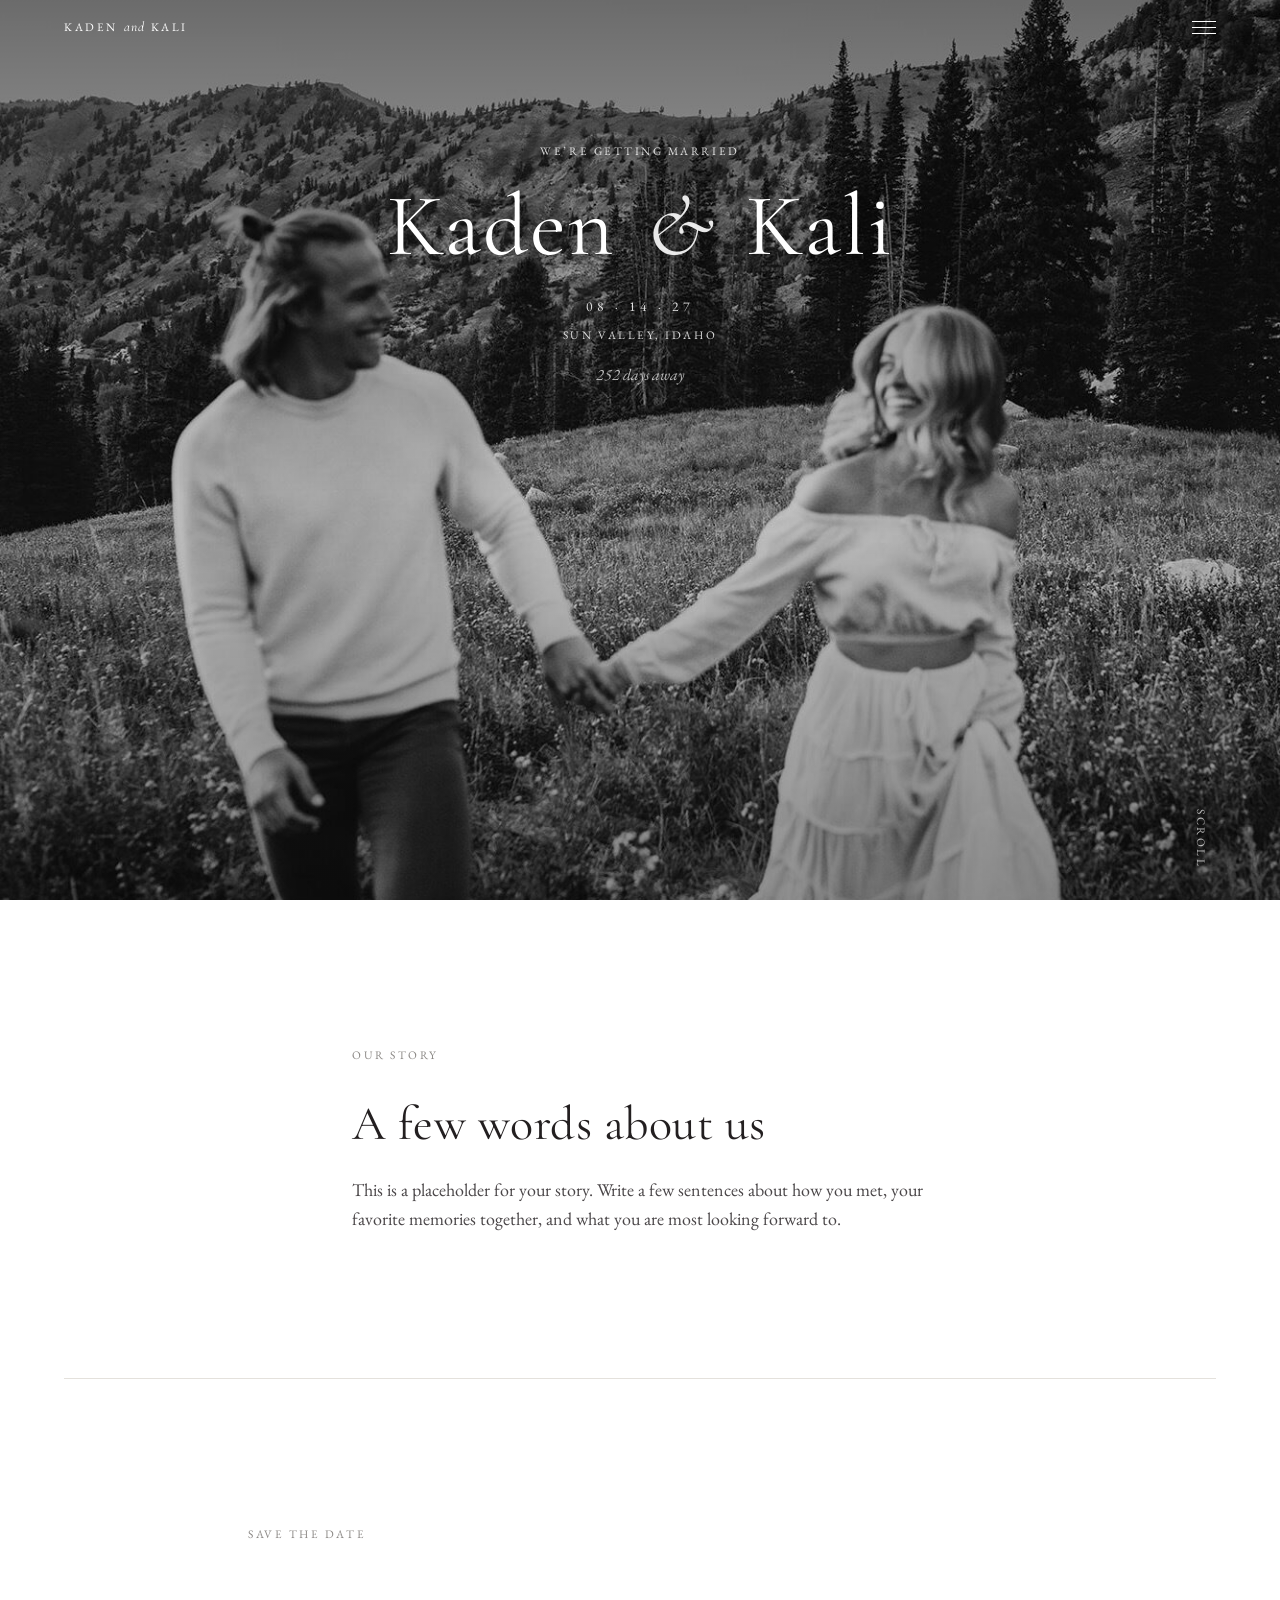
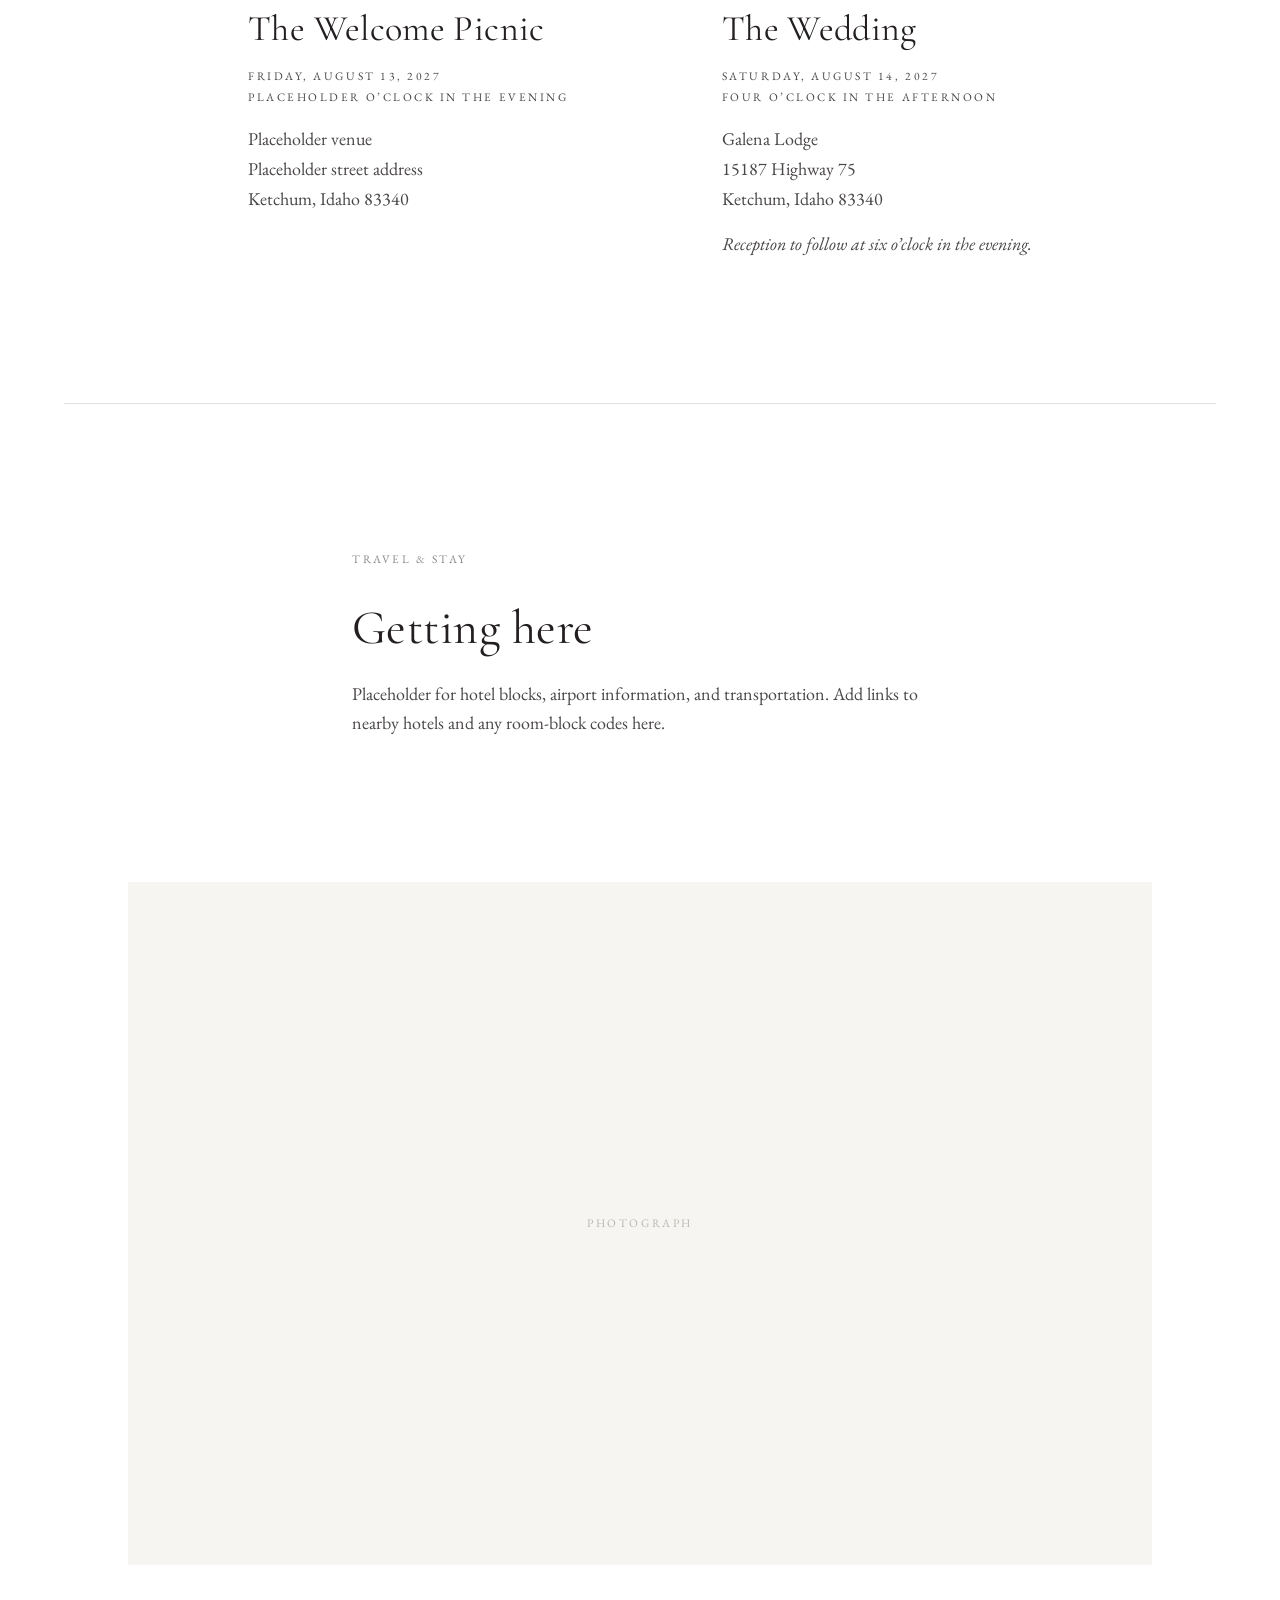
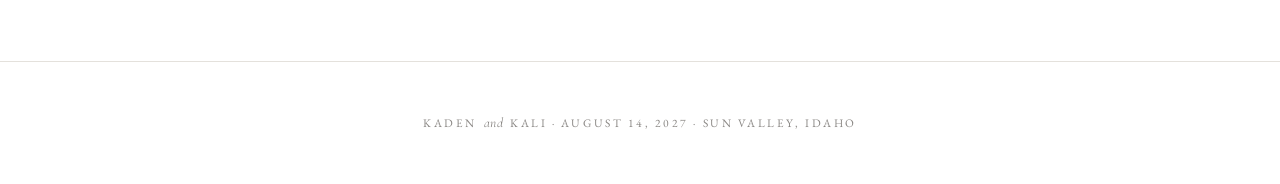
==== admin/index.html @ 34e1e584 "Save the Date: wider gap between the two columns Co-Authored-By: Claude Fable 5.1 <noreply@anthropic" ====
<!DOCTYPE html>
<html lang="en">
<head>
  <meta charset="UTF-8" />
  <meta name="viewport" content="width=device-width, initial-scale=1.0" />
  <title>Kaden &amp; Kali &middot; Preview</title>
  <meta name="robots" content="noindex, nofollow" />
  <!-- Icons -->
  <link rel="icon" href="/assets/favicon.ico" sizes="any" />
  <link rel="icon" type="image/png" sizes="32x32" href="/assets/favicon-32.png" />
  <link rel="icon" type="image/png" sizes="16x16" href="/assets/favicon-16.png" />
  <link rel="apple-touch-icon" sizes="180x180" href="/assets/apple-touch-icon.png" />
  <meta name="theme-color" content="#f7f5f1" />
  <meta name="apple-mobile-web-app-title" content="Kaden &amp; Kali" />

  <!-- Link previews (iMessage, Slack, Facebook, Twitter) -->
  <meta property="og:type" content="website" />
  <meta property="og:site_name" content="Kaden &amp; Kali" />
  <meta property="og:title" content="Kaden &amp; Kali" />
  <meta property="og:description" content="August 14, 2027 &middot; Galena Lodge, Sun Valley, Idaho" />
  <meta property="og:url" content="https://kadenandkali.com/admin/" />
  <meta property="og:image" content="https://kadenandkali.com/assets/og-image.png" />
  <meta property="og:image:secure_url" content="https://kadenandkali.com/assets/og-image.png" />
  <meta property="og:image:type" content="image/png" />
  <meta property="og:image:width" content="1200" />
  <meta property="og:image:height" content="630" />
  <meta property="og:image:alt" content="Kaden and Kali. August 14, 2027. Sun Valley, Idaho." />
  <meta name="twitter:card" content="summary_large_image" />
  <meta name="twitter:title" content="Kaden &amp; Kali" />
  <meta name="twitter:description" content="August 14, 2027 &middot; Galena Lodge, Sun Valley, Idaho" />
  <meta name="twitter:image" content="https://kadenandkali.com/assets/og-image.png" />

  <link rel="preconnect" href="https://fonts.googleapis.com" />
  <link rel="preconnect" href="https://fonts.gstatic.com" crossorigin />
  <link href="https://fonts.googleapis.com/css2?family=Cormorant+Garamond:ital,wght@0,400;0,500;0,600;1,400;1,500&family=EB+Garamond:ital,wght@0,400;0,500;1,400&display=swap" rel="stylesheet" />
  <link rel="stylesheet" href="/styles.css?v=20261030d" />
</head>
<body class="locked">
  <!-- Guest gate: removed on launch day. See README. -->
  <div id="gate" class="gate">
    <form id="gate-form" class="gate-form" novalidate>
      <p class="caps label">Kaden <span class="brand-and">and</span> Kali</p>
      <label for="gate-name" class="gate-prompt">Please enter your name as it appears on your invitation.</label>
      <input type="text" id="gate-name" name="name" autocomplete="name" autocapitalize="words" autofocus aria-describedby="gate-status" />
      <div class="form-actions">
        <button type="submit" class="button" id="gate-submit">Continue</button>
        <p class="form-status" id="gate-status" role="status" aria-live="polite"></p>
        <div class="gate-loading" id="gate-loading" hidden aria-live="polite">
          <span class="heartbeat" aria-hidden="true">&#9825;</span>
          <span class="gate-loading-text" id="gate-loading-text"></span>
        </div>
      </div>
    </form>
  </div>

  <!-- The site is inert inside this template until gate.js unlocks it. -->
  <template id="site">
  <header class="site-header over-hero">
    <a href="#top" class="brand">Kaden <span class="brand-and">and</span> Kali</a>
    <button class="menu-toggle" aria-label="Open menu" aria-expanded="false" aria-controls="menu">
      <span></span><span></span><span></span>
    </button>
  </header>

  <nav id="menu" class="menu" aria-hidden="true">
    <ul class="menu-list">
      <li><a href="#story">Our Story</a></li>
      <li><a href="#dates">Save the Date</a></li>
      <li><a href="#travel">Travel</a></li>
    </ul>
    <p class="menu-foot">August 14, 2027 &middot; Sun Valley, Idaho</p>
  </nav>

  <main id="top">
    <!-- Hero -->
    <section class="hero hero-photo">
      <picture class="hero-media">
        <source media="(max-width: 700px)" srcset="/assets/hero-small.jpg" />
        <img src="/assets/hero.jpg" alt="Kaden and Kali walking hand in hand through a mountain meadow" fetchpriority="high" />
      </picture>
      <div class="hero-scrim" aria-hidden="true"></div>
      <div class="hero-inner">
        <p class="caps hero-eyebrow">We&rsquo;re getting married</p>
        <h1 class="hero-names">Kaden <span class="amp">&amp;</span> Kali</h1>
        <p class="caps hero-date" id="hero-date">08 &middot; 14 &middot; 27</p>
        <p class="caps hero-place">Sun Valley, Idaho</p>
        <p class="hero-countdown" id="countdown" aria-live="polite"></p>
      </div>
      <a href="#story" class="scroll-cue" aria-label="Scroll to content">
        <span class="caps">Scroll</span>
      </a>
    </section>

    <!-- Our Story -->
    <section id="story" class="section">
      <div class="section-inner narrow">
        <p class="caps label">Our Story</p>
        <h2 class="display">A few words about us</h2>
        <p class="lede">
          This is a placeholder for your story. Write a few sentences about how you met,
          your favorite memories together, and what you are most looking forward to.
        </p>
      </div>
    </section>

    <hr class="rule" />

    <!-- Save the Date -->
    <section id="dates" class="section section-paired">
      <div class="section-inner">
        <div class="columns">
          <p class="caps label columns-label">Save the Date</p>
          <div class="col">
            <h2 class="display">The Welcome Picnic</h2>
            <p class="caps">Friday, August 13, 2027</p>
            <p class="caps">Placeholder o&rsquo;clock in the evening</p>
            <p class="detail">
              Placeholder venue<br />
              Placeholder street address<br />
              Ketchum, Idaho 83340
            </p>
          </div>
          <div class="col">
            <h2 class="display">The Wedding</h2>
            <p class="caps">Saturday, August 14, 2027</p>
            <p class="caps">Four o&rsquo;clock in the afternoon</p>
            <p class="detail">
              Galena Lodge<br />
              15187 Highway 75<br />
              Ketchum, Idaho 83340
            </p>
            <p class="detail detail-note">Reception to follow at six o&rsquo;clock in the evening.</p>
          </div>
        </div>
      </div>
    </section>

    <hr class="rule" />

    <!-- Travel -->
    <section id="travel" class="section">
      <div class="section-inner narrow">
        <p class="caps label">Travel &amp; Stay</p>
        <h2 class="display">Getting here</h2>
        <p class="lede">
          Placeholder for hotel blocks, airport information, and transportation. Add links to
          nearby hotels and any room-block codes here.
        </p>
      </div>
    </section>

    <!-- Photo -->
    <figure class="photo photo-inset" role="img" aria-label="Photo of Kaden and Kali">
      <div class="photo-placeholder"><span class="caps">Photograph</span></div>
    </figure>

  </main>

  <footer class="site-footer">
    <p class="caps">Kaden <span class="brand-and">and</span> Kali &middot; August 14, 2027 &middot; Sun Valley, Idaho</p>
  </footer>

  </template>

  <script src="/config.js?v=20261030d"></script>
  <script src="/admin/gate.js?v=20261030d"></script>
</body>
</html>
---- styles.css ----
/* =========================================================
   Tokens
   Monochrome palette after Bliss & Bone's "Rivera":
   white ground, near-black ink, warm grays, hairline rules.
   ========================================================= */
:root {
  --ink: #231f20;
  --ink-soft: #4a4648;
  --gray: #8a8784;
  --gray-light: #b9b6b2;
  --rule: #e4e1dc;
  --paper: #ffffff;
  --paper-warm: #f7f5f1;
  --dark: #1b1819;
  --dark-text: #efece7;
  --dark-rule: #3a3637;

  --serif-display: "Cormorant Garamond", "Cormorant", Georgia, serif;
  --serif-text: "EB Garamond", Garamond, Georgia, serif;

  --measure: 36rem;
  --wide: 72rem;
  --gutter: clamp(1.25rem, 5vw, 4rem);
  --header-h: 3.5rem;
}

/* ---------- Base ---------- */
*, *::before, *::after { box-sizing: border-box; }

html { scroll-behavior: smooth; scroll-padding-top: var(--header-h); }

[hidden] { display: none !important; }

body {
  margin: 0;
  background: var(--paper);
  color: var(--ink);
  font-family: var(--serif-text);
  font-size: 1.125rem;
  line-height: 1.65;
  -webkit-font-smoothing: antialiased;
  text-rendering: optimizeLegibility;
}

h1, h2, h3, p { margin: 0; }
a { color: inherit; text-decoration: none; }
img { display: block; max-width: 100%; }

/* Small caps / letterspaced labels used throughout */
.caps {
  font-family: var(--serif-text);
  font-size: 0.72rem;
  letter-spacing: 0.22em;
  text-transform: uppercase;
  color: var(--ink-soft);
  line-height: 1.9;
}

.label { margin-bottom: 2rem; color: var(--gray); }
.label-sm { margin-bottom: 0.5rem; color: var(--gray); }

.display {
  font-family: var(--serif-display);
  font-weight: 400;
  font-size: clamp(2rem, 4vw, 3rem);
  line-height: 1.1;
  letter-spacing: 0.01em;
  margin-bottom: 1.5rem;
}

.lede, .detail {
  max-width: var(--measure);
  color: var(--ink-soft);
}

.detail { margin-top: 1rem; }

.rule {
  border: 0;
  border-top: 1px solid var(--rule);
  margin: 0 var(--gutter);
}

/* ---------- Header ---------- */
.site-header {
  position: fixed;
  inset: 0 0 auto 0;
  z-index: 20;
  height: var(--header-h);
  display: flex;
  align-items: center;
  justify-content: space-between;
  padding: 0 var(--gutter);
  background: rgba(255, 255, 255, 0.92);
  backdrop-filter: blur(8px);
  border-bottom: 1px solid var(--rule);
}

.brand {
  font-family: var(--serif-text);
  font-size: 0.72rem;
  letter-spacing: 0.22em;
  text-transform: uppercase;
  color: inherit;
}

.brand-and {
  text-transform: lowercase;
  font-style: italic;
  letter-spacing: 0.05em;
  font-family: var(--serif-display);
  font-size: 0.85rem;
  margin: 0 0.15em;
}

.menu-toggle {
  display: flex;
  flex-direction: column;
  justify-content: center;
  gap: 5px;
  width: 2.25rem;
  height: 2.25rem;
  padding: 0;
  background: none;
  border: 0;
  cursor: pointer;
}

.menu-toggle span {
  display: block;
  width: 1.5rem;
  height: 1px;
  background: var(--ink);
  margin-left: auto;
  transition: transform 0.3s ease, opacity 0.3s ease;
}

.menu-toggle[aria-expanded="true"] span:nth-child(1) { transform: translateY(6px) rotate(45deg); }
.menu-toggle[aria-expanded="true"] span:nth-child(2) { opacity: 0; }
.menu-toggle[aria-expanded="true"] span:nth-child(3) { transform: translateY(-6px) rotate(-45deg); }

/* ---------- Full-screen menu ---------- */
.menu {
  position: fixed;
  inset: 0;
  z-index: 15;
  background: var(--paper);
  display: flex;
  flex-direction: column;
  align-items: center;
  justify-content: center;
  text-align: center;
  padding: var(--header-h) var(--gutter) 2rem;
  opacity: 0;
  visibility: hidden;
  transition: opacity 0.35s ease, visibility 0.35s ease;
}

.menu.open { opacity: 1; visibility: visible; }

.menu-list {
  list-style: none;
  margin: 0;
  padding: 0;
  display: flex;
  flex-direction: column;
  gap: 1.25rem;
}

.menu-list a {
  font-family: var(--serif-display);
  font-size: clamp(2rem, 6vw, 3.25rem);
  font-weight: 400;
  line-height: 1;
  transition: color 0.2s ease;
}

.menu-list a:hover { color: var(--gray); }

.menu-foot {
  position: absolute;
  bottom: 2rem;
  font-family: var(--serif-text);
  font-size: 0.72rem;
  letter-spacing: 0.22em;
  text-transform: uppercase;
  color: var(--gray);
}

body.menu-open { overflow: hidden; }

/* ---------- Hero (photo) ---------- */
.hero {
  position: relative;
  min-height: 100svh;
  display: flex;
  align-items: center;
  justify-content: center;
  padding: calc(var(--header-h) + 2rem) var(--gutter) 4rem;
  color: #fff;
  text-align: center;
  overflow: hidden;
}

@media (max-width: 700px) {
  .hero { min-height: 58svh; }
}

.hero-media,
.hero-media img {
  position: absolute;
  inset: 0;
  width: 100%;
  height: 100%;
}

.hero-media img {
  object-fit: cover;
  object-position: 50% 45%;
  display: block;
}

/* Soft darkening so white type stays legible over sky and grass. */
.hero-scrim {
  position: absolute;
  inset: 0;
  background:
    linear-gradient(to bottom, rgba(0, 0, 0, 0.45) 0%, rgba(0, 0, 0, 0.15) 35%, rgba(0, 0, 0, 0) 55%, rgba(0, 0, 0, 0.25) 100%);
}

.hero-inner {
  position: relative;
  width: 100%;
  max-width: var(--wide);
  margin: 0 auto;
  transform: translateY(-22vh);
}

@media (max-width: 700px) {
  .hero-inner { transform: translateY(-11vh); }
  .hero-eyebrow { margin-bottom: 0.9rem; }
  .hero-countdown { display: none; }
}

.hero .caps { color: rgba(255, 255, 255, 0.85); }

.hero-eyebrow { margin-bottom: 1.25rem; }

.hero-names {
  font-family: var(--serif-display);
  font-weight: 400;
  font-size: clamp(2.75rem, 7vw, 5.5rem);
  line-height: 1;
  letter-spacing: 0.02em;
  text-shadow: 0 1px 24px rgba(0, 0, 0, 0.25);
}

.hero-names .amp {
  font-style: italic;
  font-weight: 400;
  margin: 0 0.1em;
  opacity: 0.9;
}

.hero-date {
  margin-top: 1.5rem;
  font-size: 0.85rem;
  letter-spacing: 0.3em;
}

.hero-place { margin-top: 0.25rem; }

.hero-countdown {
  margin-top: 1rem;
  font-style: italic;
  font-size: 1rem;
  color: rgba(255, 255, 255, 0.7);
}

.scroll-cue {
  position: absolute;
  right: var(--gutter);
  bottom: 2rem;
  writing-mode: vertical-rl;
  color: rgba(255, 255, 255, 0.7);
}

.scroll-cue .caps { color: inherit; }

@media (max-width: 640px) {
  .scroll-cue { display: none; }
}

/* ---------- Header over the hero ---------- */
.site-header { transition: background 0.3s ease, border-color 0.3s ease, color 0.3s ease; }

.site-header.over-hero:not(.menu-is-open) {
  background: transparent;
  backdrop-filter: none;
  border-bottom-color: transparent;
  color: #fff;
}

.site-header.over-hero:not(.menu-is-open) .menu-toggle span { background: #fff; }

/* ---------- Photos ---------- */
.photo { margin: 0; }

.photo-full { width: 100%; }
.photo-full .photo-placeholder, .photo-full img { aspect-ratio: 16 / 9; width: 100%; object-fit: cover; }

.photo-inset {
  max-width: var(--wide);
  margin: 0 auto;
  padding: 0 var(--gutter) 6rem;
}
.photo-inset .photo-placeholder, .photo-inset img { aspect-ratio: 3 / 2; width: 100%; object-fit: cover; }

/* Any real photograph is rendered in black and white, as in Rivera. */
.photo img { filter: grayscale(1); }

.photo-placeholder {
  background: var(--paper-warm);
  display: flex;
  align-items: center;
  justify-content: center;
}

.photo-placeholder .caps { color: var(--gray-light); }

/* ---------- Sections ---------- */
.section { padding: clamp(5rem, 12vw, 9rem) var(--gutter); }

.section-inner { max-width: var(--wide); margin: 0 auto; }
.section-inner.narrow { max-width: var(--measure); }
/* Paired events (Save the Date): left-aligned text, but the pair of columns
   is sized to its content and centered as a group, label included. */
.section-paired .columns {
  grid-template-columns: minmax(0, 1fr);
  justify-content: center;
}

.section-paired .columns-label {
  grid-column: 1 / -1;
  margin-bottom: 0;
}

@media (min-width: 720px) {
  .section-paired .columns {
    grid-template-columns: repeat(2, minmax(0, max-content));
    column-gap: clamp(4rem, 12vw, 11rem);
  }
}

.columns {
  display: grid;
  grid-template-columns: 1fr;
  gap: 3.5rem;
}

.columns-tight { margin-top: 4rem; padding-top: 3rem; border-top: 1px solid var(--rule); }

@media (min-width: 720px) {
  .columns { grid-template-columns: 1fr 1fr; gap: 4rem; }
}

.col .display { font-size: clamp(1.75rem, 3vw, 2.25rem); margin-bottom: 1rem; }

/* ---------- Dark section (RSVP) ---------- */
.section-dark {
  background: var(--dark);
  color: var(--dark-text);
}

.section-dark .caps,
.section-dark .label,
.section-dark .lede,
.section-dark .detail { color: var(--dark-text); }

.section-dark .label { opacity: 0.6; }
.section-dark .choice input { border-color: rgba(239, 236, 231, 0.7); }
.section-dark .choice input:checked { border-color: var(--dark-text); }

/* ---------- Buttons ---------- */
.button {
  display: inline-block;
  padding: 0.9rem 2.25rem;
  border: 1px solid currentColor;
  background: transparent;
  color: inherit;
  font-family: var(--serif-text);
  font-size: 0.72rem;
  letter-spacing: 0.22em;
  text-transform: uppercase;
  cursor: pointer;
  transition: background 0.2s ease, color 0.2s ease;
}

.button:hover { background: var(--dark-text); color: var(--dark); }
.button:disabled { opacity: 0.5; cursor: default; }

/* ---------- Form ---------- */
.form {
  margin-top: 3rem;
  display: flex;
  flex-direction: column;
  gap: 2.25rem;
}

.field {
  display: flex;
  flex-direction: column;
  gap: 0.5rem;
  border: 0;
  padding: 0;
  margin: 0;
  min-width: 0;
}

.field.hidden { display: none; }

.field label, .field legend { padding: 0; opacity: 0.75; }

input[type="text"],
input[type="email"],
input[type="password"],
select,
textarea {
  width: 100%;
  padding: 0.5rem 0;
  font: inherit;
  font-size: 1.125rem;
  color: inherit;
  background: transparent;
  border: 0;
  border-bottom: 1px solid var(--dark-rule);
  border-radius: 0;
  outline: none;
  transition: border-color 0.2s ease;
}

select {
  appearance: none;
  -webkit-appearance: none;
  background-image: linear-gradient(45deg, transparent 50%, currentColor 50%),
                    linear-gradient(135deg, currentColor 50%, transparent 50%);
  background-position: calc(100% - 12px) 55%, calc(100% - 6px) 55%;
  background-size: 6px 6px, 6px 6px;
  background-repeat: no-repeat;
  padding-right: 2rem;
}

select option { color: var(--ink); background: var(--paper); }

input:focus, select:focus, textarea:focus { border-bottom-color: var(--dark-text); }

textarea { resize: vertical; min-height: 3rem; }

.choices { display: flex; flex-direction: column; gap: 0.75rem; }

@media (min-width: 480px) {
  .choices { flex-direction: row; gap: 2.5rem; }
}

.choice {
  display: flex;
  align-items: center;
  gap: 0.75rem;
  cursor: pointer;
  font-style: italic;
}

.choice input {
  appearance: none;
  -webkit-appearance: none;
  color: inherit;            /* form controls default to a dark UA color */
  width: 0.85rem;
  height: 0.85rem;
  margin: 0;
  border: 1px solid currentColor;
  border-radius: 50%;
  display: grid;
  place-content: center;
  cursor: pointer;
}

.choice input::before {
  content: "";
  width: 0.45rem;
  height: 0.45rem;
  border-radius: 50%;
  background: currentColor;
  transform: scale(0);
  transition: transform 0.15s ease;
}

.choice input:checked::before { transform: scale(1); }

.hp {
  position: absolute;
  left: -10000px;
  width: 1px;
  height: 1px;
  overflow: hidden;
}

.form-actions {
  display: flex;
  flex-wrap: wrap;
  align-items: center;
  gap: 1.5rem;
  margin-top: 0.5rem;
}

.form-status {
  font-style: italic;
  min-height: 1.5em;
  opacity: 0.85;
}

.form-status.error { color: #e3a39b; }

/* ---------- Footer ---------- */
.site-footer {
  padding: 3rem var(--gutter);
  text-align: center;
  border-top: 1px solid var(--rule);
}

.site-footer .caps { color: var(--gray); }

@media (prefers-reduced-motion: reduce) {
  html { scroll-behavior: auto; }
  * { transition: none !important; }
}

/* ---------- Coming soon (root index.html) ---------- */
body.soon {
  min-height: 100svh;
  display: flex;
  flex-direction: column;
}

.soon-main {
  flex: 1;
  display: flex;
  flex-direction: column;
  align-items: center;
  justify-content: center;
  text-align: center;
  padding: 4rem var(--gutter);
}

.soon-heart {
  display: inline-block;
  margin-left: 0.2em;
  font-size: 0.7em;
  vertical-align: 0.08em;
  color: var(--gray);
}

.soon-title {
  font-family: var(--serif-display);
  font-weight: 400;
  font-size: clamp(2rem, 5vw, 3.5rem);
  letter-spacing: 0.02em;
}

/* ---------- Preview gate (admin/index.html) ---------- */
body.locked { overflow: hidden; }

.gate {
  position: fixed;
  inset: 0;
  z-index: 50;
  background: var(--paper);
  display: flex;
  align-items: center;
  justify-content: center;
  padding: var(--gutter);
}

.gate-form {
  width: 100%;
  max-width: 22rem;
  display: flex;
  flex-direction: column;
  gap: 1.25rem;
}

.gate-form .label { margin-bottom: 0.5rem; }

.gate-prompt {
  font-family: var(--serif-display);
  font-size: 1.6rem;
  line-height: 1.2;
}

.gate-form input[type="text"] {
  border-bottom-color: var(--rule);
  color: var(--ink);
}

.gate-form input[type="text"]:focus { border-bottom-color: var(--ink); }

.gate-form .button:hover { background: var(--ink); color: var(--paper); }
.gate-form .form-actions { flex-direction: column; align-items: flex-start; gap: 1.25rem; }
.gate-form .button { align-self: flex-start; }
.gate-form .form-status { color: var(--ink-soft); line-height: 1.6; }
.gate-form .form-status.error { color: #a33a2f; }

/* ---------- RSVP: replying for a party ---------- */
.party-help {
  font-style: italic;
  opacity: 0.7;
  margin: 0 0 1rem;
}

.party-list {
  list-style: none;
  margin: 0;
  padding: 0;
  display: flex;
  flex-direction: column;
}

.party-member {
  display: flex;
  flex-direction: column;
  gap: 0.6rem;
  padding: 0.9rem 0;
  border-top: 1px solid var(--dark-rule);
}

.party-member:last-child { border-bottom: 1px solid var(--dark-rule); }

@media (min-width: 560px) {
  .party-member {
    flex-direction: row;
    align-items: center;
    justify-content: space-between;
  }
}

.party-name { font-style: normal; font-size: 1.125rem; }

.party-name input[type="checkbox"] {
  appearance: none;
  -webkit-appearance: none;
  color: inherit;
  width: 0.85rem;
  height: 0.85rem;
  margin: 0;
  border: 1px solid currentColor;
  border-radius: 0;
  display: grid;
  place-content: center;
  cursor: pointer;
}

.party-name input[type="checkbox"]::before {
  content: "";
  width: 0.45rem;
  height: 0.45rem;
  background: currentColor;
  transform: scale(0);
  transition: transform 0.15s ease;
}

.party-name input[type="checkbox"]:checked::before { transform: scale(1); }

.party-answer { flex-direction: row; gap: 1.5rem; }

.party-member.is-off .party-answer { opacity: 0.35; pointer-events: none; }

.party-extra .field { width: 100%; }
.party-extra input::placeholder { opacity: 0.5; }

.party-note {
  font-family: var(--serif-text);
  font-size: 0.65rem;
  letter-spacing: 0.18em;
  text-transform: uppercase;
  opacity: 0.55;
  margin-left: 0.5rem;
}

/* ---------- The Wedding: single column + action ---------- */
.detail-note { font-style: italic; }

.columns-action { align-items: center; }

.col-action { display: flex; }

@media (min-width: 720px) {
  .col-action { justify-content: flex-end; }
}

/* Outlined button for light backgrounds */
.button-ink { color: var(--ink); border-color: var(--ink); }
.button-ink:hover { background: var(--ink); color: var(--paper); }

/* ---------- Sub-pages (admin/details.html) ---------- */
.subpage .section-first { padding-top: calc(var(--header-h) + clamp(3rem, 8vw, 6rem)); }

.display-lg { font-size: clamp(2.5rem, 5vw, 3.75rem); }

.back-link { color: var(--gray); }
.back-link:hover { color: var(--ink); }

/* ---------- Gate loading state ---------- */
.gate-loading {
  display: flex;
  align-items: center;
  gap: 0.75rem;
  min-height: 2.75rem;
  color: var(--ink-soft);
}

.heartbeat {
  font-family: var(--serif-display);
  font-size: 1.4rem;
  color: var(--gray);
  display: inline-block;
  animation: heartbeat 1.6s ease-in-out infinite;
  transform-origin: center;
}

@keyframes heartbeat {
  0%, 100% { transform: scale(1); opacity: 0.75; }
  14%       { transform: scale(1.18); opacity: 1; }
  28%       { transform: scale(1); opacity: 0.85; }
  42%       { transform: scale(1.12); opacity: 1; }
}

.gate-loading-text {
  font-style: italic;
  opacity: 0;
  transform: translateY(3px);
  transition: opacity 0.25s ease, transform 0.25s ease;
}

.gate-loading-text.is-in { opacity: 1; transform: none; }

/* ---------- Welcome card ---------- */
body.welcome-open { overflow: hidden; }

.welcome {
  position: fixed;
  inset: 0;
  z-index: 60;
  display: flex;
  align-items: center;
  justify-content: center;
  padding: var(--gutter);
}

.welcome-backdrop {
  position: absolute;
  inset: 0;
  background: rgba(27, 24, 25, 0.55);
  backdrop-filter: blur(3px);
  opacity: 0;
  transition: opacity 0.35s ease;
}

.welcome-card {
  position: relative;
  width: 100%;
  max-width: 26rem;
  background: var(--paper-warm);
  border: 1px solid var(--rule);
  padding: clamp(2rem, 5vw, 3rem);
  text-align: center;
  opacity: 0;
  transform: translateY(12px);
  transition: opacity 0.35s ease, transform 0.35s ease;
}

.welcome.is-open .welcome-backdrop { opacity: 1; }
.welcome.is-open .welcome-card { opacity: 1; transform: none; }
.welcome.is-leaving .welcome-backdrop,
.welcome.is-leaving .welcome-card { opacity: 0; }

.welcome-card .label { margin-bottom: 1.25rem; }
.welcome-card .display { margin-bottom: 1rem; }

.welcome-text {
  color: var(--ink-soft);
  max-width: 22rem;
  margin: 0 auto;
}

.welcome-heart {
  margin: 1.25rem 0 1.5rem;
  font-family: var(--serif-display);
  font-size: 1.4rem;
  color: var(--gray);
}

@media (prefers-reduced-motion: reduce) {
  .heartbeat { animation: none; }
}
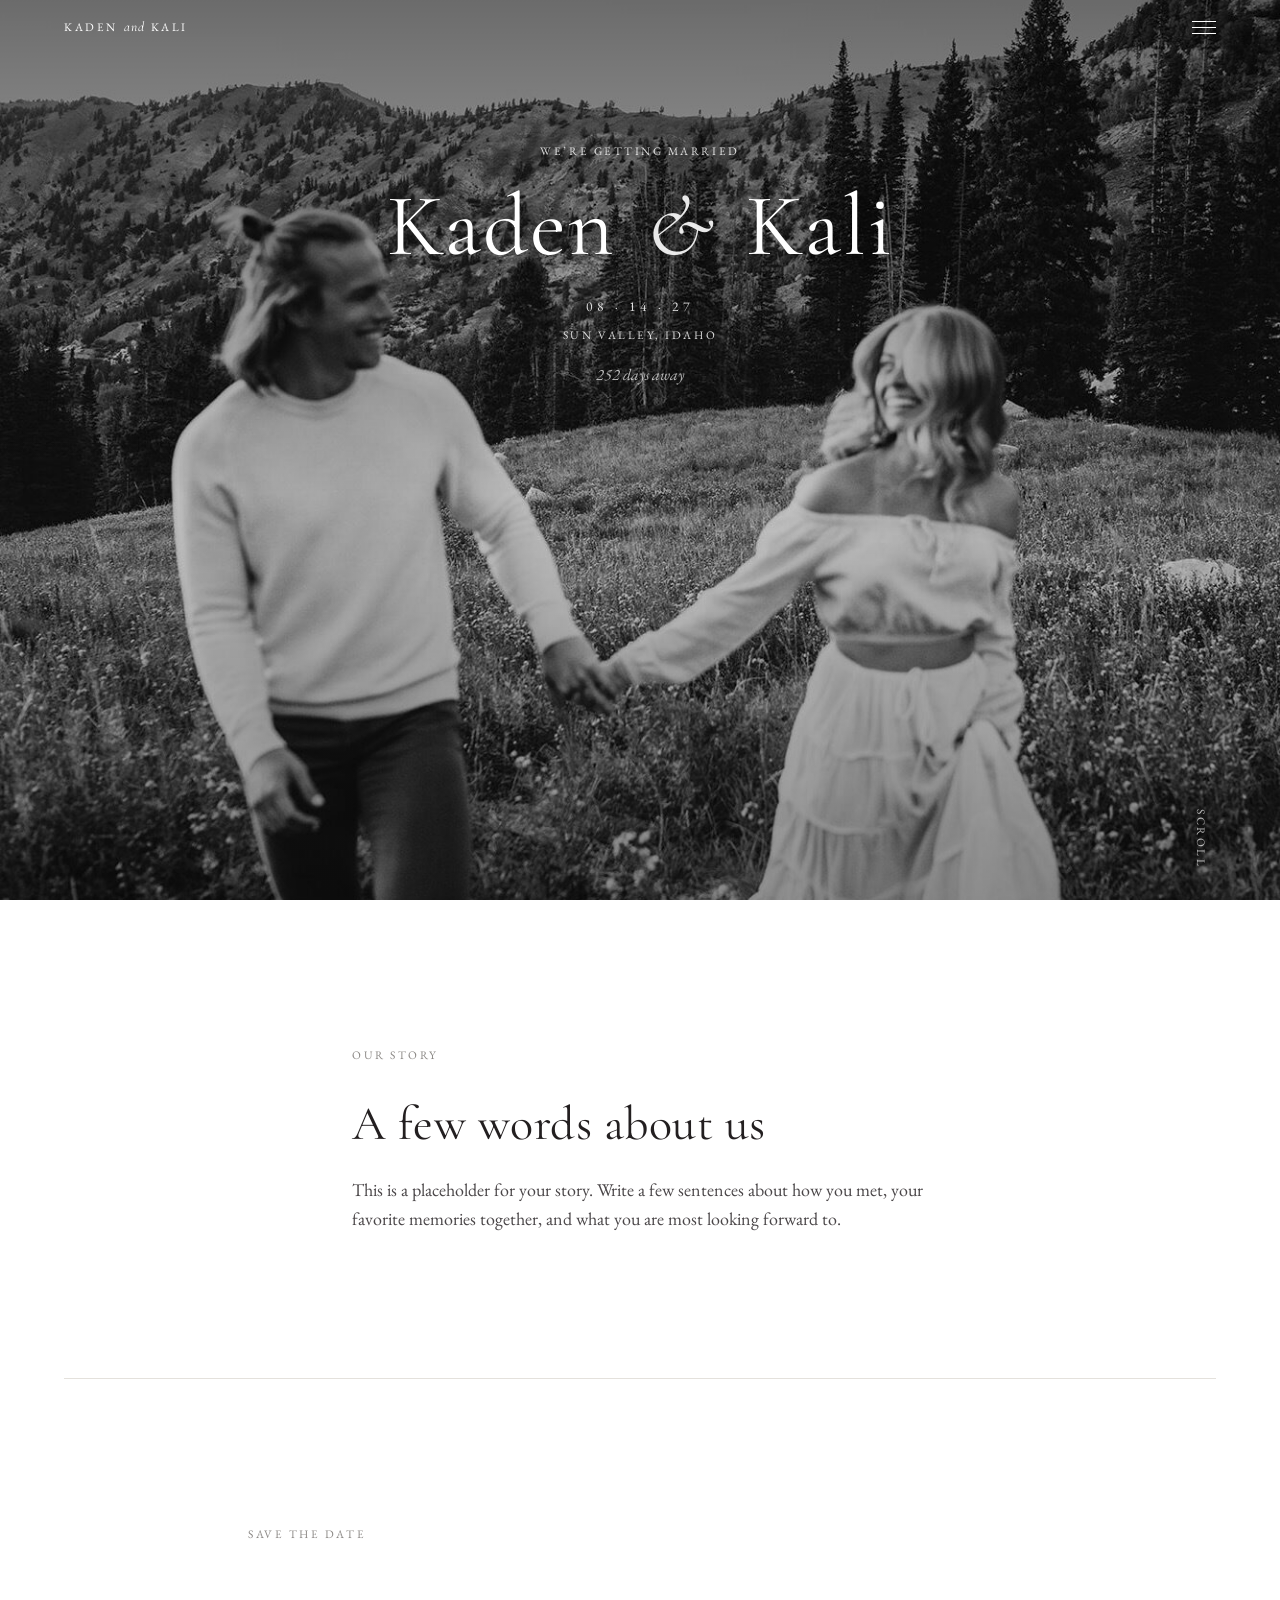
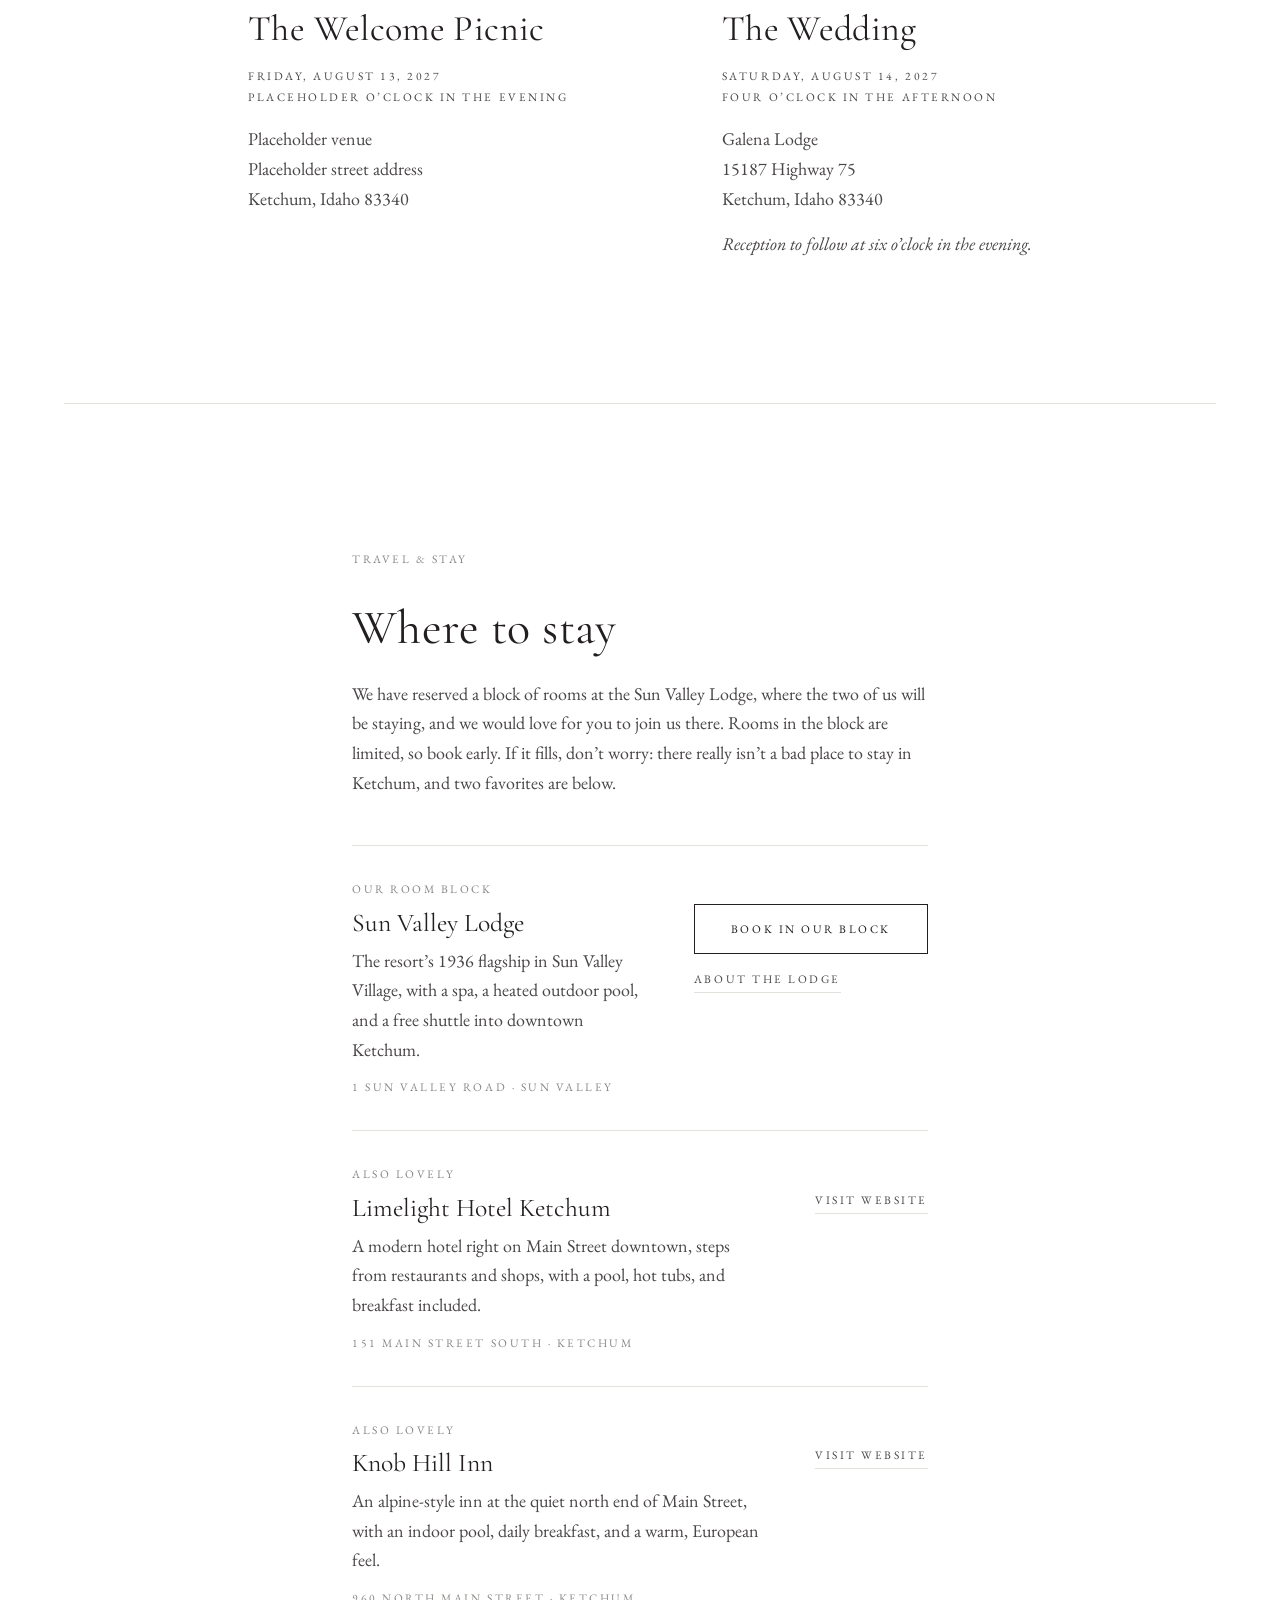
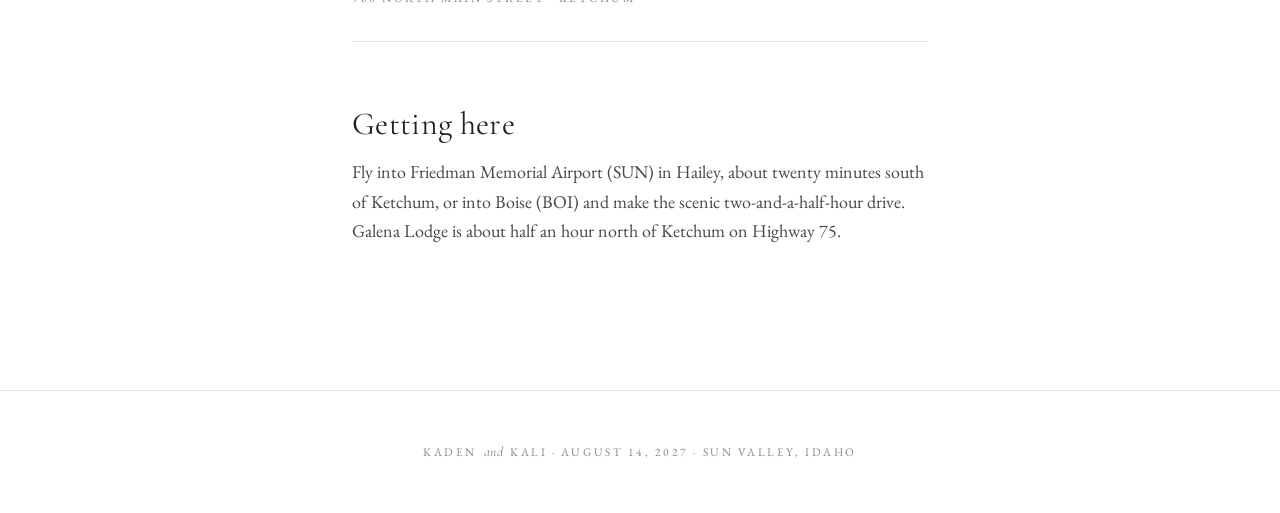
==== commit 209ce180: "Travel & Stay: Sun Valley Lodge room block, two alternate hotels, getting here Removes the last phot" ====
--- a/admin/index.html
+++ b/admin/index.html
@@ -33,7 +33,7 @@
   <link rel="preconnect" href="https://fonts.googleapis.com" />
   <link rel="preconnect" href="https://fonts.gstatic.com" crossorigin />
   <link href="https://fonts.googleapis.com/css2?family=Cormorant+Garamond:ital,wght@0,400;0,500;0,600;1,400;1,500&family=EB+Garamond:ital,wght@0,400;0,500;1,400&display=swap" rel="stylesheet" />
-  <link rel="stylesheet" href="/styles.css?v=20261030d" />
+  <link rel="stylesheet" href="/styles.css?v=20261030e" />
 </head>
 <body class="locked">
   <!-- Guest gate: removed on launch day. See README. -->
@@ -137,23 +137,74 @@
 
     <hr class="rule" />
 
-    <!-- Travel -->
+    <!-- Travel & Stay -->
     <section id="travel" class="section">
       <div class="section-inner narrow">
         <p class="caps label">Travel &amp; Stay</p>
-        <h2 class="display">Getting here</h2>
+        <h2 class="display">Where to stay</h2>
         <p class="lede">
-          Placeholder for hotel blocks, airport information, and transportation. Add links to
-          nearby hotels and any room-block codes here.
+          We have reserved a block of rooms at the Sun Valley Lodge, where the two of us will be
+          staying, and we would love for you to join us there. Rooms in the block are limited, so
+          book early. If it fills, don&rsquo;t worry: there really isn&rsquo;t a bad place to stay
+          in Ketchum, and two favorites are below.
         </p>
-      </div>
-    </section>
-
-    <!-- Photo -->
-    <figure class="photo photo-inset" role="img" aria-label="Photo of Kaden and Kali">
-      <div class="photo-placeholder"><span class="caps">Photograph</span></div>
-    </figure>
-
+
+        <ul class="stay-list">
+          <li class="stay">
+            <div class="stay-info">
+              <p class="caps label-sm">Our room block</p>
+              <h3 class="stay-name">Sun Valley Lodge</h3>
+              <p class="detail">
+                The resort&rsquo;s 1936 flagship in Sun Valley Village, with a spa, a heated
+                outdoor pool, and a free shuttle into downtown Ketchum.
+              </p>
+              <p class="caps stay-address">1 Sun Valley Road &middot; Sun Valley</p>
+            </div>
+            <div class="stay-actions">
+              <a class="button button-ink" href="https://book.passkey.com/event/51327332/owner/49886511/home" target="_blank" rel="noopener">Book in our block</a>
+              <a class="text-link caps" href="https://www.sunvalley.com/lodging/sun-valley-lodge/" target="_blank" rel="noopener">About the Lodge</a>
+            </div>
+          </li>
+
+          <li class="stay">
+            <div class="stay-info">
+              <p class="caps label-sm">Also lovely</p>
+              <h3 class="stay-name">Limelight Hotel Ketchum</h3>
+              <p class="detail">
+                A modern hotel right on Main Street downtown, steps from restaurants and shops,
+                with a pool, hot tubs, and breakfast included.
+              </p>
+              <p class="caps stay-address">151 Main Street South &middot; Ketchum</p>
+            </div>
+            <div class="stay-actions">
+              <a class="text-link caps" href="https://www.limelighthotels.com/ketchum" target="_blank" rel="noopener">Visit website</a>
+            </div>
+          </li>
+
+          <li class="stay">
+            <div class="stay-info">
+              <p class="caps label-sm">Also lovely</p>
+              <h3 class="stay-name">Knob Hill Inn</h3>
+              <p class="detail">
+                An alpine-style inn at the quiet north end of Main Street, with an indoor pool,
+                daily breakfast, and a warm, European feel.
+              </p>
+              <p class="caps stay-address">960 North Main Street &middot; Ketchum</p>
+            </div>
+            <div class="stay-actions">
+              <a class="text-link caps" href="https://www.knobhillinn.com/" target="_blank" rel="noopener">Visit website</a>
+            </div>
+          </li>
+        </ul>
+
+        <h2 class="display display-sm">Getting here</h2>
+        <p class="detail">
+          Fly into Friedman Memorial Airport (SUN) in Hailey, about twenty minutes south of
+          Ketchum, or into Boise (BOI) and make the scenic two-and-a-half-hour drive. Galena
+          Lodge is about half an hour north of Ketchum on Highway 75.
+        </p>
+      </div>
+    </section>
   </main>
 
   <footer class="site-footer">
@@ -162,7 +213,7 @@
 
   </template>
 
-  <script src="/config.js?v=20261030d"></script>
-  <script src="/admin/gate.js?v=20261030d"></script>
+  <script src="/config.js?v=20261030e"></script>
+  <script src="/admin/gate.js?v=20261030e"></script>
 </body>
 </html>
--- a/styles.css
+++ b/styles.css
@@ -801,3 +801,60 @@
 @media (prefers-reduced-motion: reduce) {
   .heartbeat { animation: none; }
 }
+
+/* ---------- Travel & Stay ---------- */
+.stay-list {
+  list-style: none;
+  margin: 3rem 0 4rem;
+  padding: 0;
+  border-top: 1px solid var(--rule);
+}
+
+.stay {
+  display: flex;
+  flex-direction: column;
+  gap: 1.25rem;
+  padding: 2rem 0;
+  border-bottom: 1px solid var(--rule);
+}
+
+@media (min-width: 720px) {
+  .stay {
+    flex-direction: row;
+    align-items: flex-start;
+    justify-content: space-between;
+    gap: 3rem;
+  }
+  .stay-info { flex: 1 1 auto; }
+  .stay-actions { flex: 0 0 auto; align-items: flex-end; padding-top: 1.6rem; }
+}
+
+.stay-name {
+  font-family: var(--serif-display);
+  font-weight: 400;
+  font-size: 1.6rem;
+  line-height: 1.15;
+  margin-bottom: 0.5rem;
+}
+
+.stay .detail { margin-top: 0; }
+
+.stay-address { margin-top: 0.75rem; color: var(--gray); }
+
+.stay-actions {
+  display: flex;
+  flex-direction: column;
+  gap: 0.9rem;
+  align-items: flex-start;
+}
+
+.text-link {
+  color: var(--ink-soft);
+  border-bottom: 1px solid var(--rule);
+  padding-bottom: 0.15rem;
+  transition: color 0.2s ease, border-color 0.2s ease;
+}
+
+.text-link:hover { color: var(--ink); border-color: var(--ink); }
+
+.display-sm { font-size: clamp(1.6rem, 2.5vw, 2rem); margin-bottom: 1rem; }
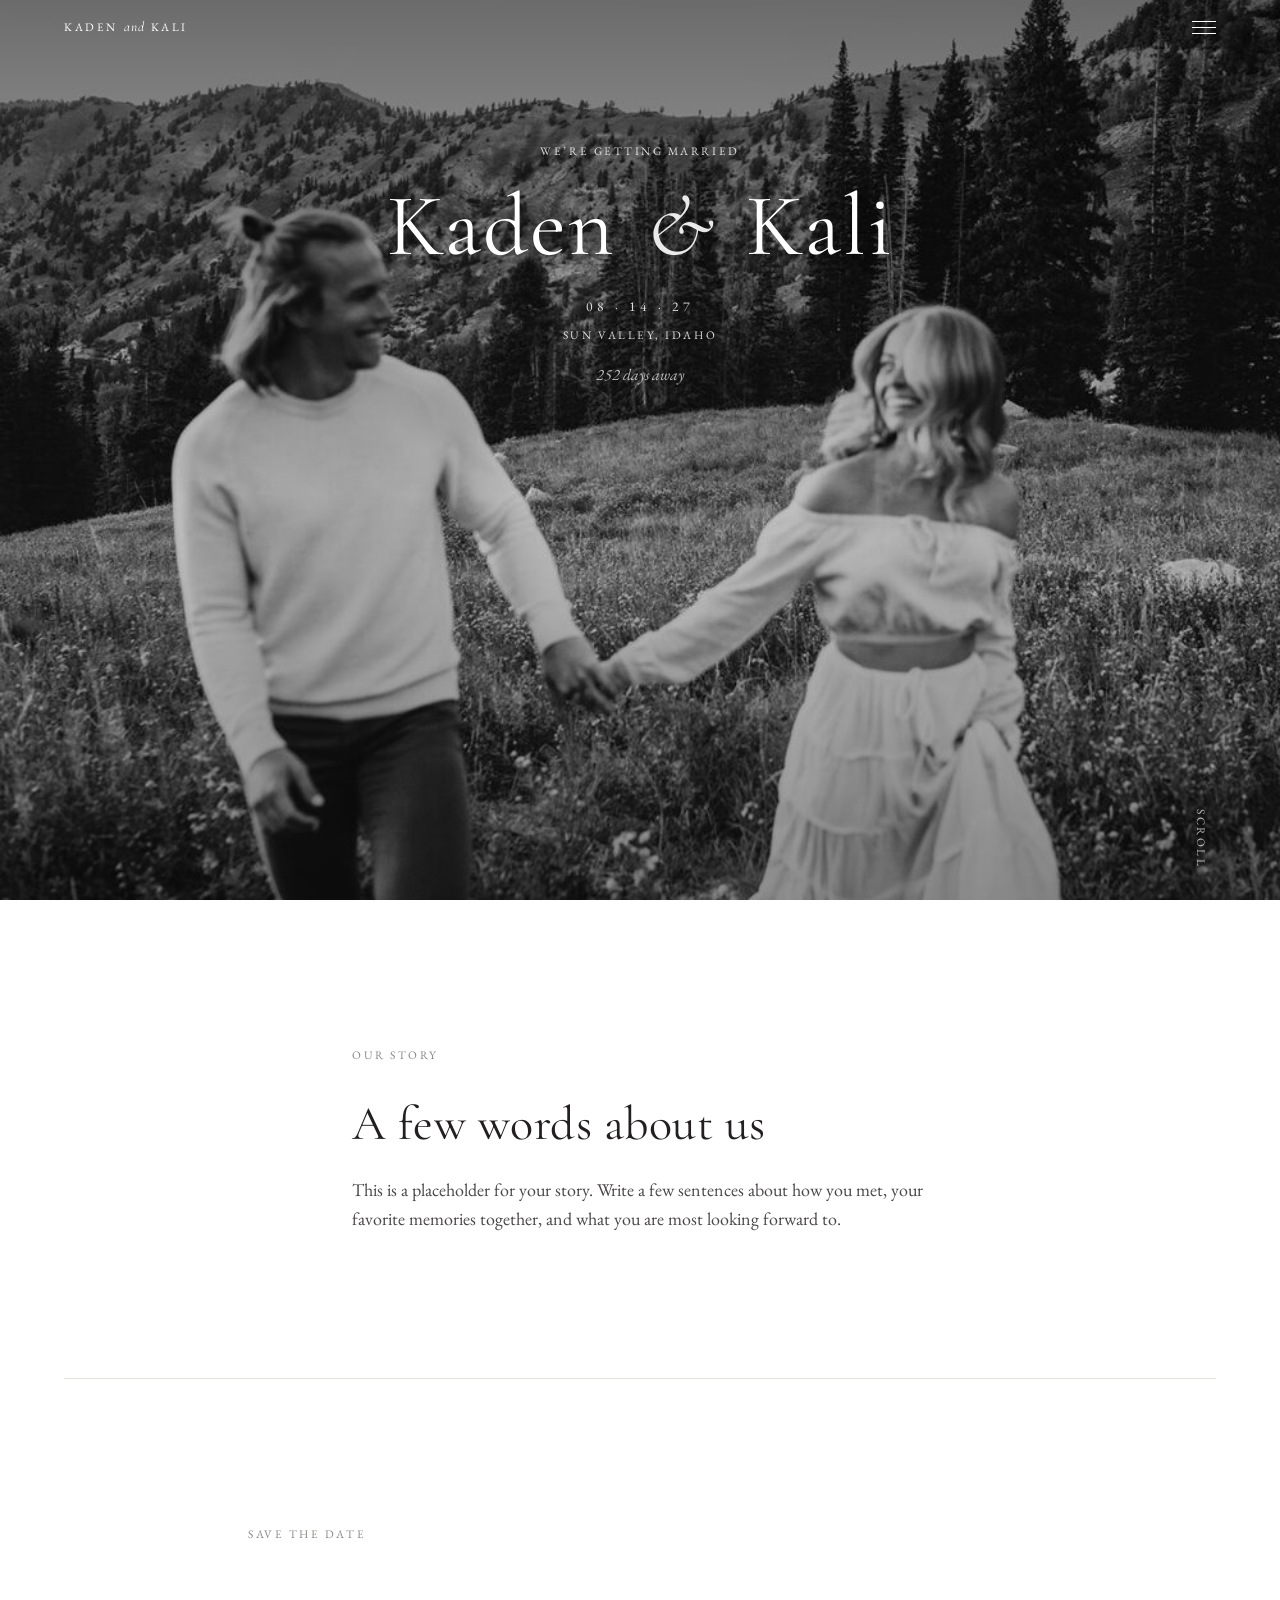
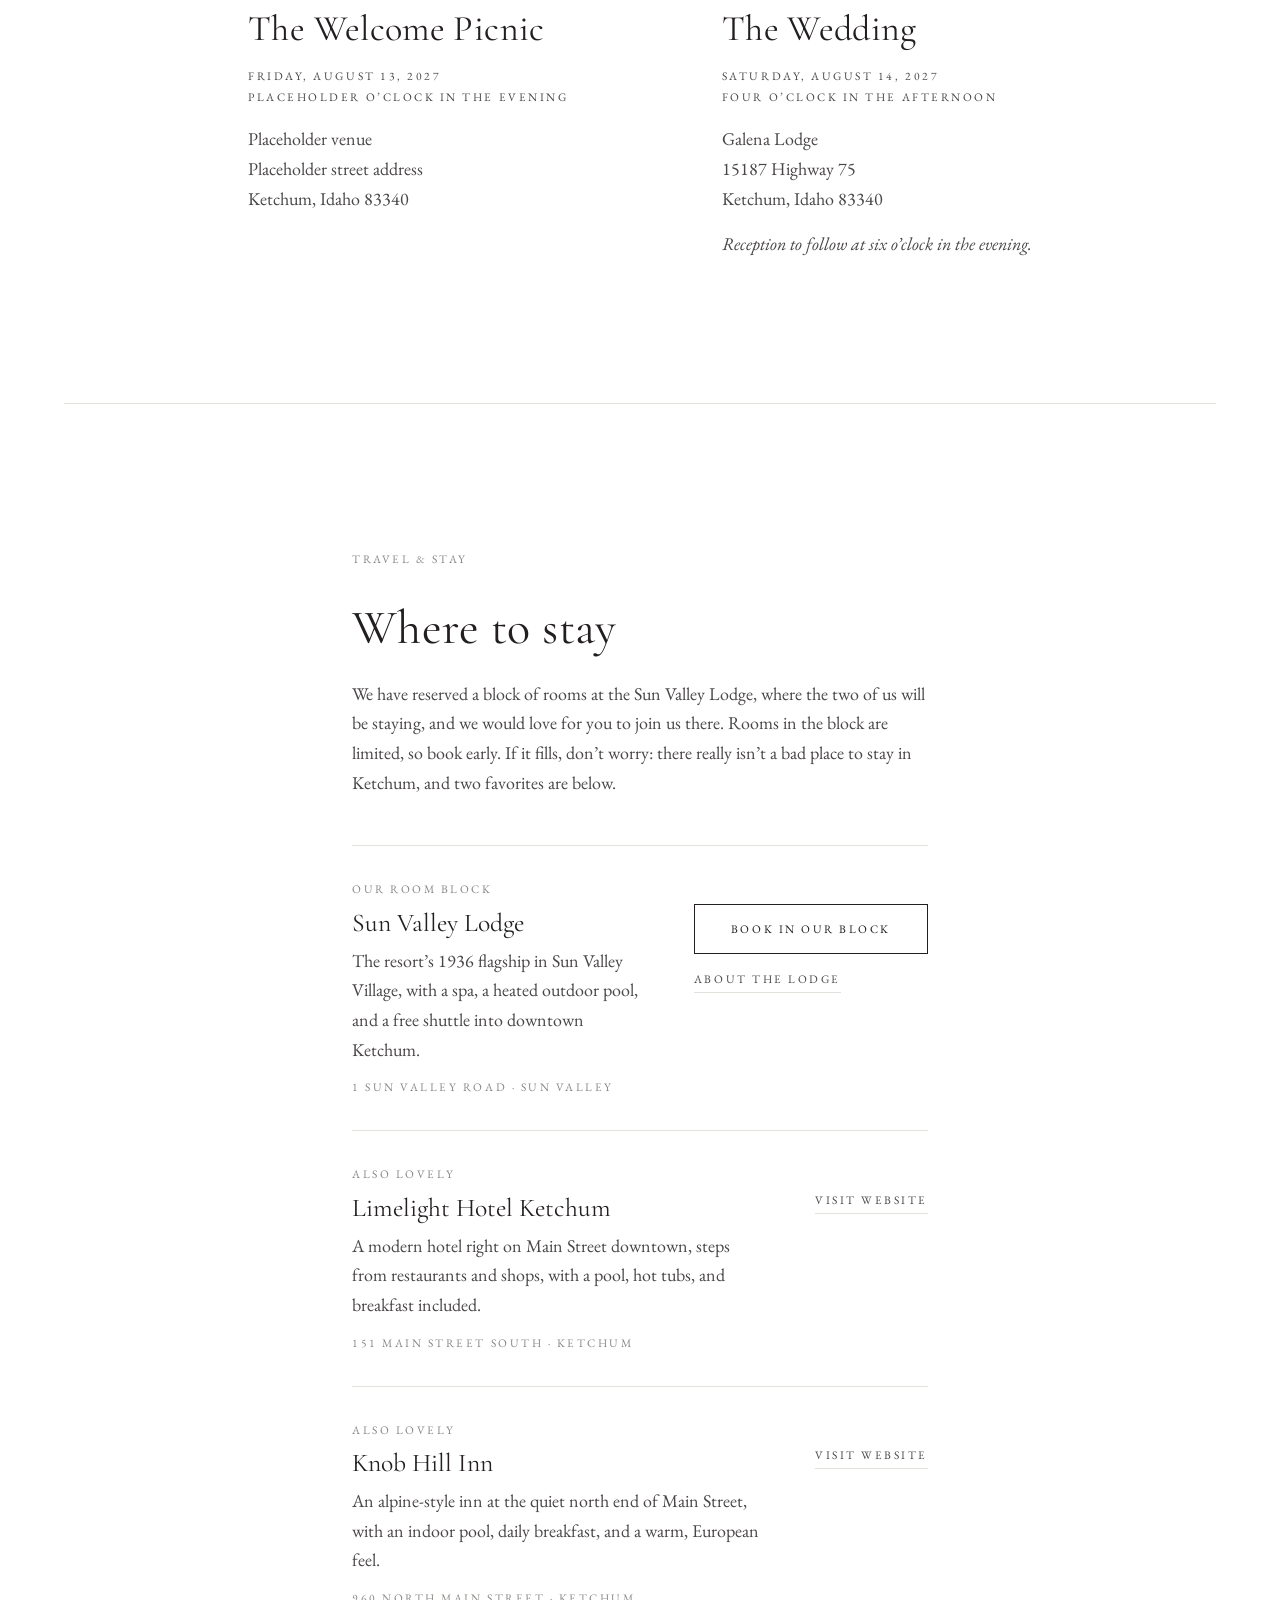
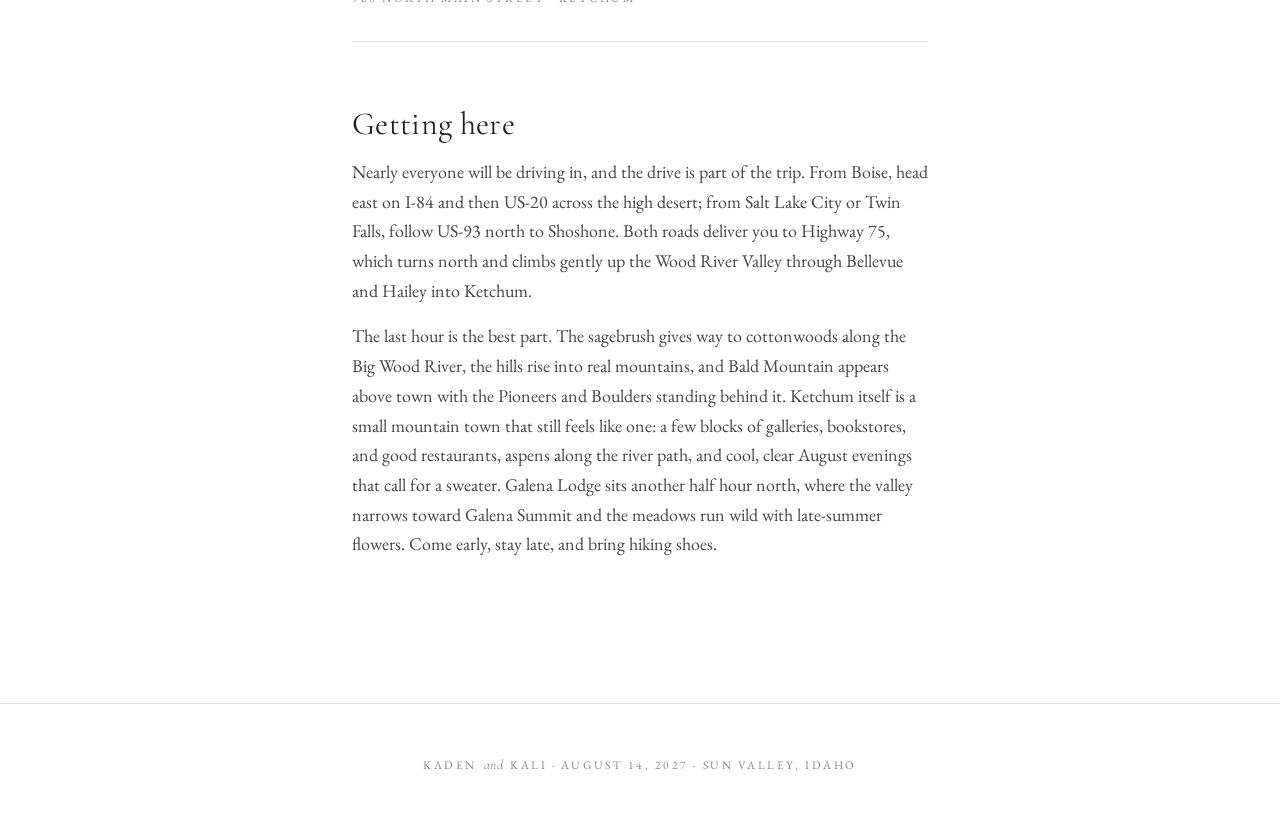
==== commit 15022ae8: "Getting here: driving routes framed around the Wood River Valley and Ketchum Co-Authored-By: Claude " ====
--- a/admin/index.html
+++ b/admin/index.html
@@ -199,9 +199,21 @@
 
         <h2 class="display display-sm">Getting here</h2>
         <p class="detail">
-          Fly into Friedman Memorial Airport (SUN) in Hailey, about twenty minutes south of
-          Ketchum, or into Boise (BOI) and make the scenic two-and-a-half-hour drive. Galena
-          Lodge is about half an hour north of Ketchum on Highway 75.
+          Nearly everyone will be driving in, and the drive is part of the trip. From Boise,
+          head east on I-84 and then US-20 across the high desert; from Salt Lake City or Twin
+          Falls, follow US-93 north to Shoshone. Both roads deliver you to Highway 75, which
+          turns north and climbs gently up the Wood River Valley through Bellevue and Hailey
+          into Ketchum.
+        </p>
+        <p class="detail">
+          The last hour is the best part. The sagebrush gives way to cottonwoods along the Big
+          Wood River, the hills rise into real mountains, and Bald Mountain appears above town
+          with the Pioneers and Boulders standing behind it. Ketchum itself is a small mountain
+          town that still feels like one: a few blocks of galleries, bookstores, and good
+          restaurants, aspens along the river path, and cool, clear August evenings that call
+          for a sweater. Galena Lodge sits another half hour north, where the valley narrows
+          toward Galena Summit and the meadows run wild with late-summer flowers. Come early,
+          stay late, and bring hiking shoes.
         </p>
       </div>
     </section>
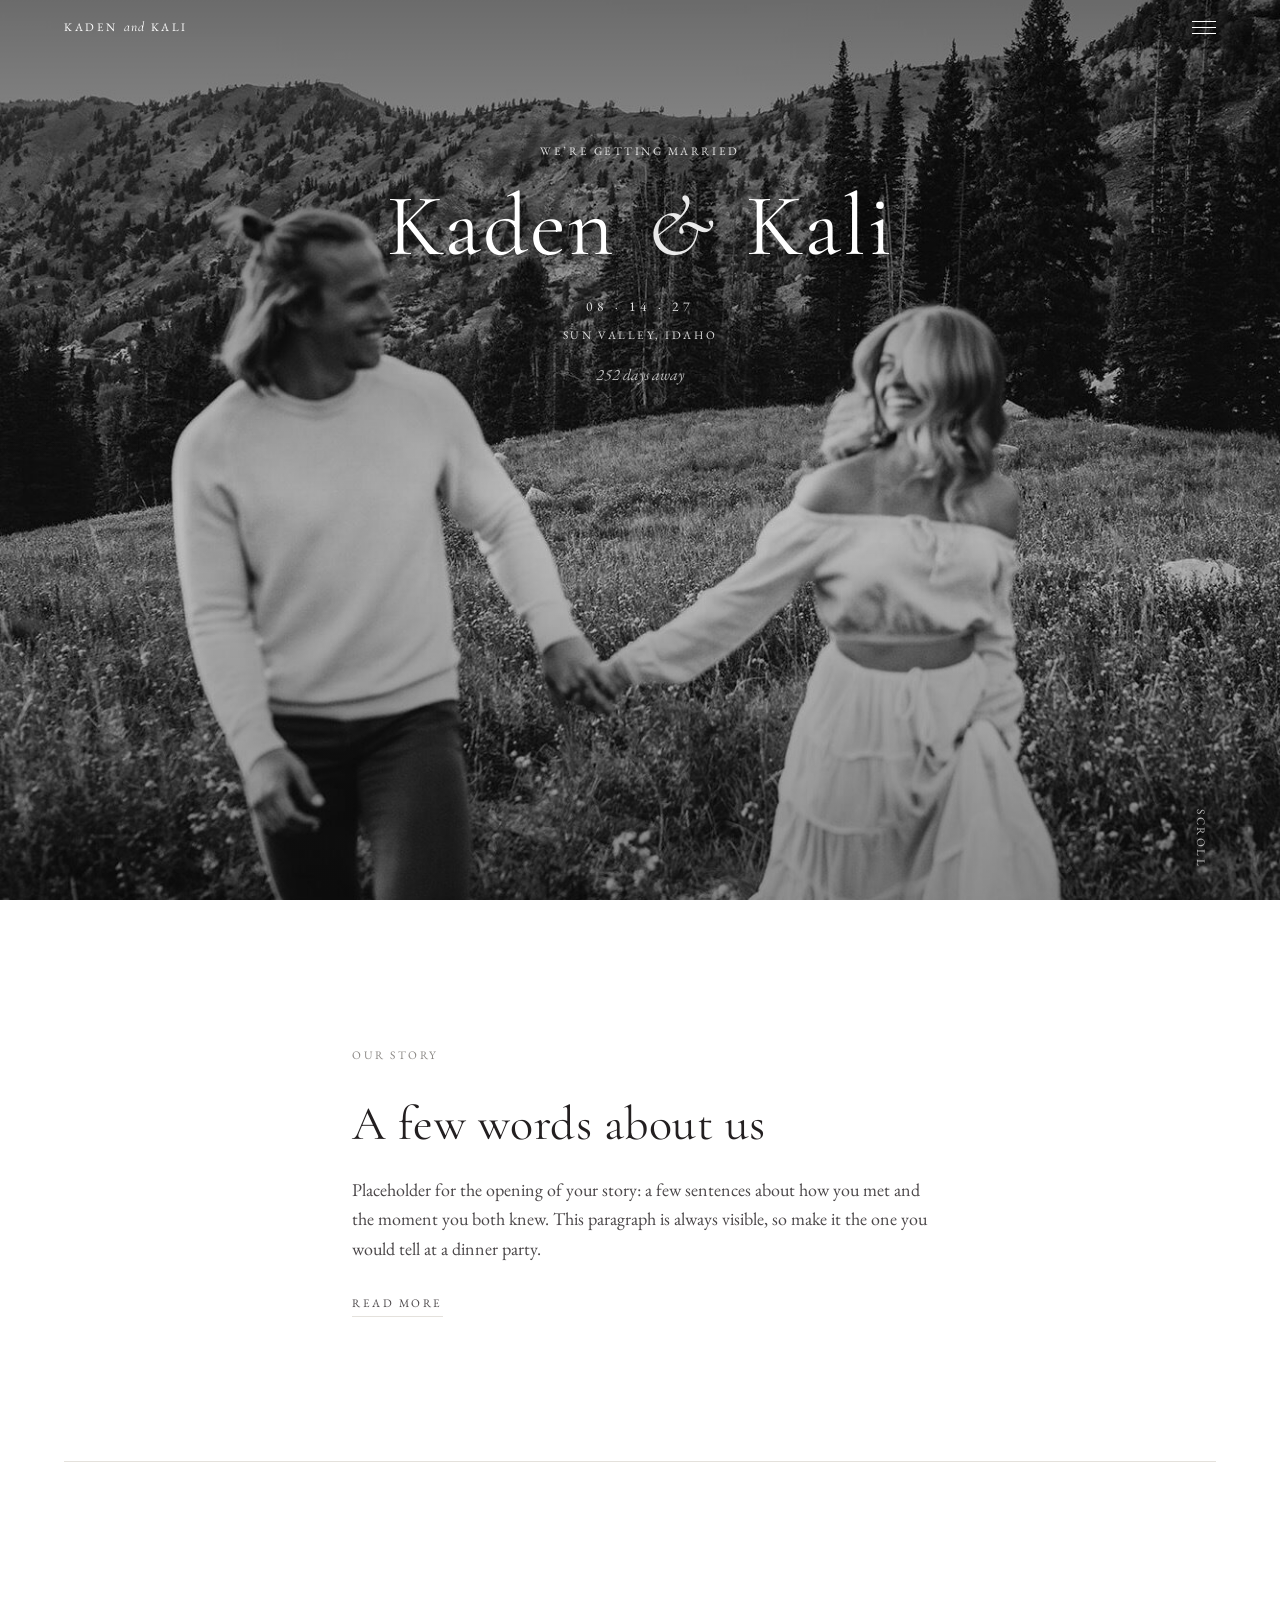
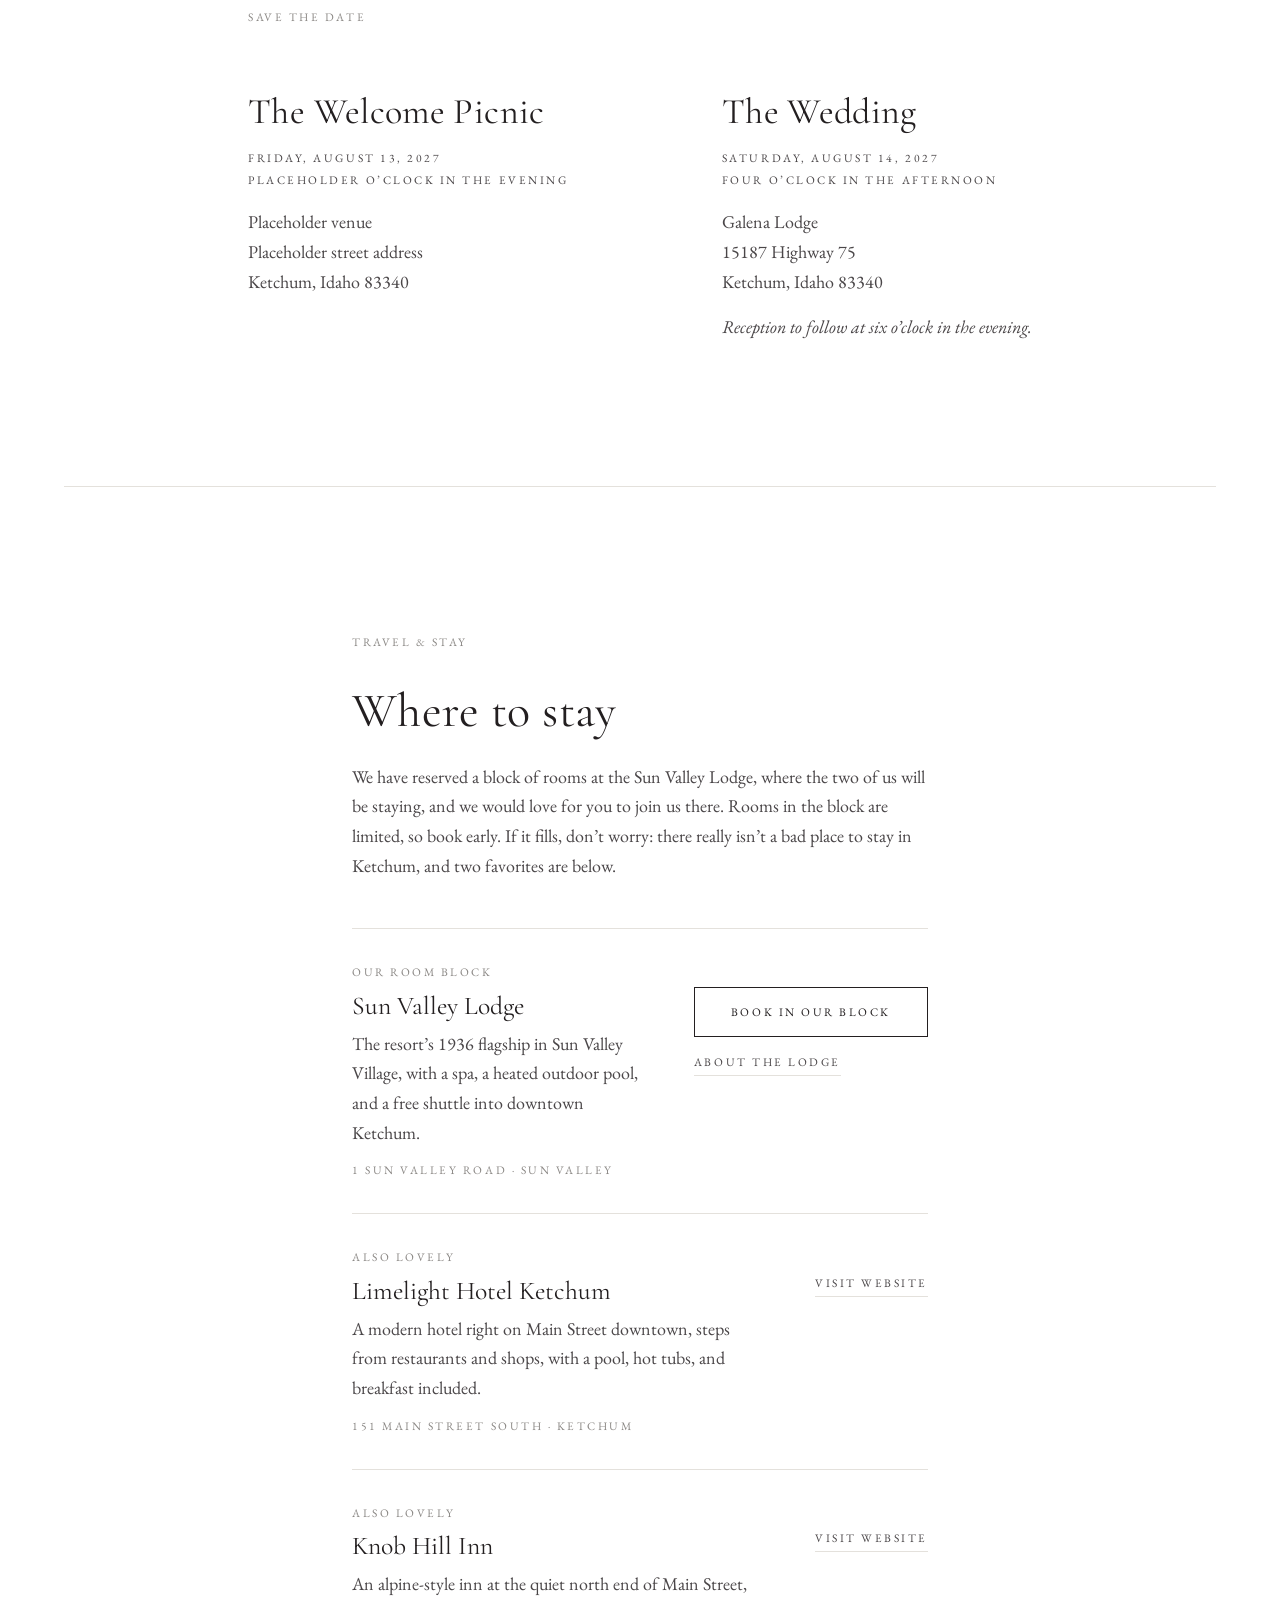
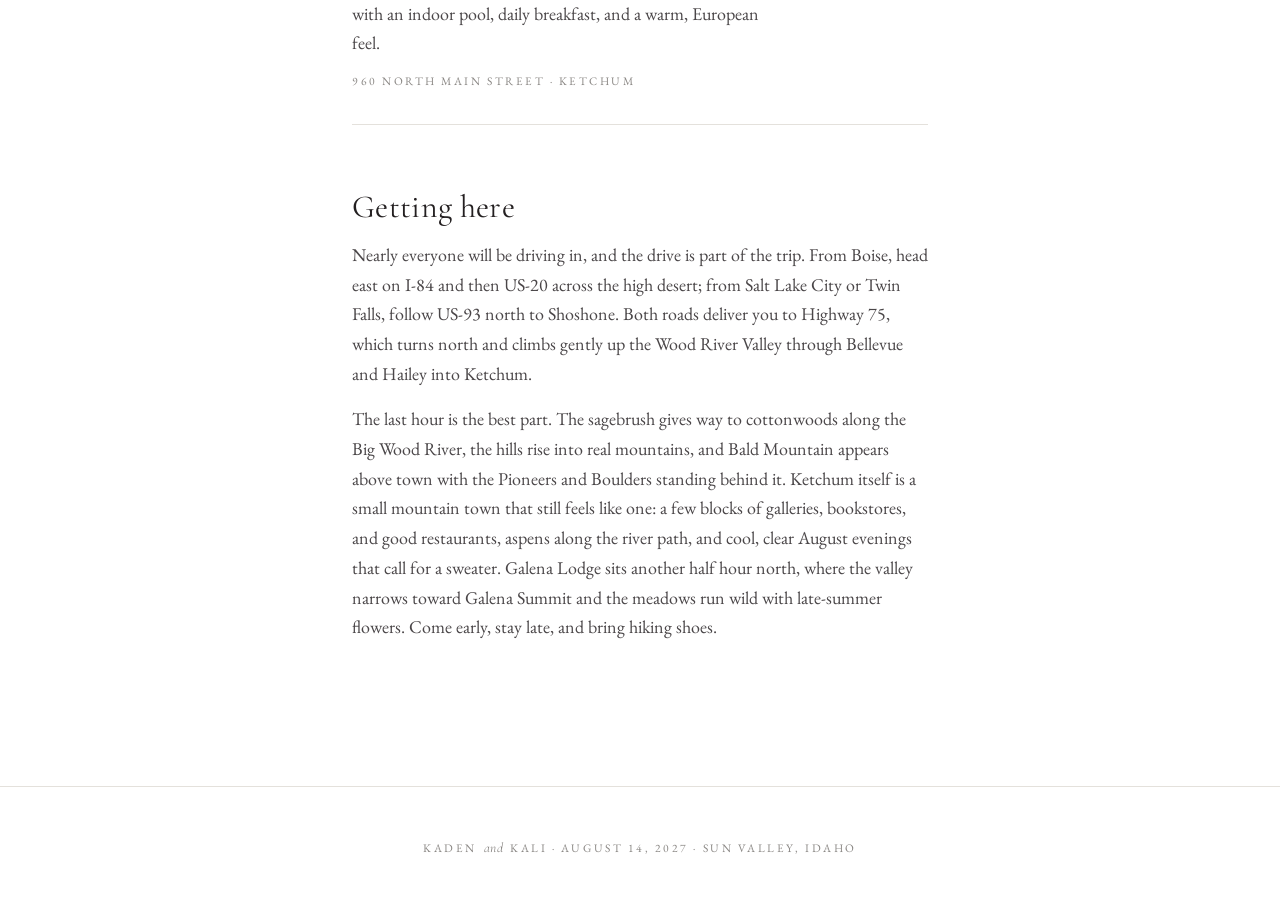
==== commit acb19fda: "Our Story: collapsible Read more with placeholder chapters; engagement-story ideas in IDEAS.md Co-Au" ====
--- a/admin/index.html
+++ b/admin/index.html
@@ -33,7 +33,7 @@
   <link rel="preconnect" href="https://fonts.googleapis.com" />
   <link rel="preconnect" href="https://fonts.gstatic.com" crossorigin />
   <link href="https://fonts.googleapis.com/css2?family=Cormorant+Garamond:ital,wght@0,400;0,500;0,600;1,400;1,500&family=EB+Garamond:ital,wght@0,400;0,500;1,400&display=swap" rel="stylesheet" />
-  <link rel="stylesheet" href="/styles.css?v=20261030e" />
+  <link rel="stylesheet" href="/styles.css?v=20261030g" />
 </head>
 <body class="locked">
   <!-- Guest gate: removed on launch day. See README. -->
@@ -97,9 +97,33 @@
         <p class="caps label">Our Story</p>
         <h2 class="display">A few words about us</h2>
         <p class="lede">
-          This is a placeholder for your story. Write a few sentences about how you met,
-          your favorite memories together, and what you are most looking forward to.
-        </p>
+          Placeholder for the opening of your story: a few sentences about how you met and the
+          moment you both knew. This paragraph is always visible, so make it the one you would
+          tell at a dinner party.
+        </p>
+
+        <div class="story-more" id="story-more" aria-hidden="true" inert>
+          <div class="story-more-inner">
+            <h3 class="story-heading">How it started</h3>
+            <p class="detail">
+              Placeholder for the longer version: the first date, the trip that made it real,
+              the small habits that became traditions. Two or three paragraphs is plenty.
+            </p>
+            <p class="detail">
+              Placeholder for a second paragraph, if you want one.
+            </p>
+
+            <h3 class="story-heading">The proposal</h3>
+            <p class="detail">
+              Placeholder for the engagement story: where you were, who knew, what was said,
+              and the detail you still laugh about.
+            </p>
+          </div>
+        </div>
+
+        <button type="button" class="text-link caps story-toggle" data-story-toggle aria-expanded="false" aria-controls="story-more">
+          Read more
+        </button>
       </div>
     </section>
 
@@ -225,7 +249,7 @@
 
   </template>
 
-  <script src="/config.js?v=20261030e"></script>
-  <script src="/admin/gate.js?v=20261030e"></script>
+  <script src="/config.js?v=20261030g"></script>
+  <script src="/admin/gate.js?v=20261030g"></script>
 </body>
 </html>
--- a/styles.css
+++ b/styles.css
@@ -858,3 +858,44 @@
 .text-link:hover { color: var(--ink); border-color: var(--ink); }
 
 .display-sm { font-size: clamp(1.6rem, 2.5vw, 2rem); margin-bottom: 1rem; }
+
+/* ---------- Our Story: collapsible ---------- */
+.story-more {
+  display: grid;
+  grid-template-rows: 0fr;
+  transition: grid-template-rows 0.5s ease, opacity 0.4s ease;
+  opacity: 0;
+}
+
+.story-more.is-open {
+  grid-template-rows: 1fr;
+  opacity: 1;
+}
+
+.story-more-inner { overflow: hidden; }
+
+.story-heading {
+  font-family: var(--serif-display);
+  font-weight: 400;
+  font-size: 1.5rem;
+  line-height: 1.2;
+  margin: 2.25rem 0 0.75rem;
+}
+
+.story-more .detail { margin-top: 0; }
+.story-more .detail + .detail { margin-top: 1rem; }
+
+.story-toggle {
+  display: inline-block;
+  margin-top: 1.75rem;
+  background: none;
+  border: 0;
+  border-bottom: 1px solid var(--rule);
+  padding: 0 0 0.15rem;
+  font-family: inherit;
+  cursor: pointer;
+}
+
+@media (prefers-reduced-motion: reduce) {
+  .story-more { transition: none; }
+}
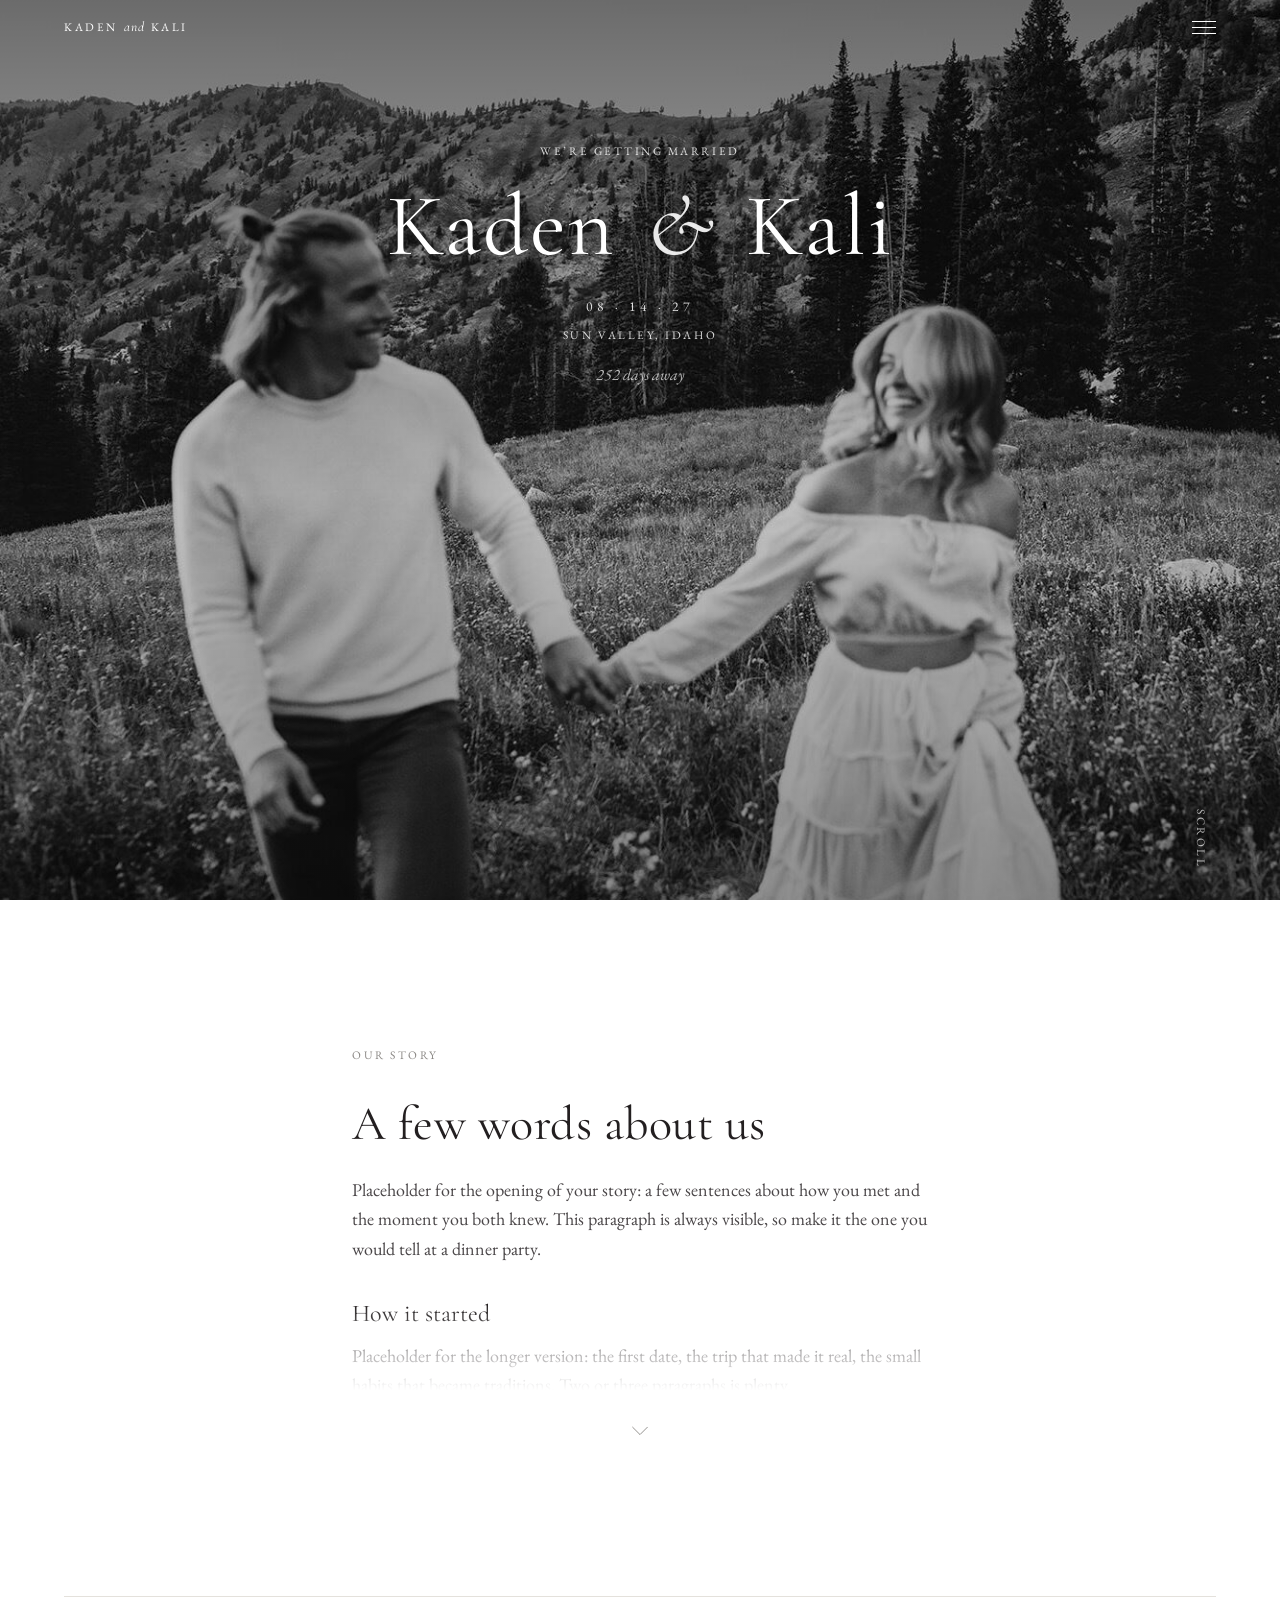
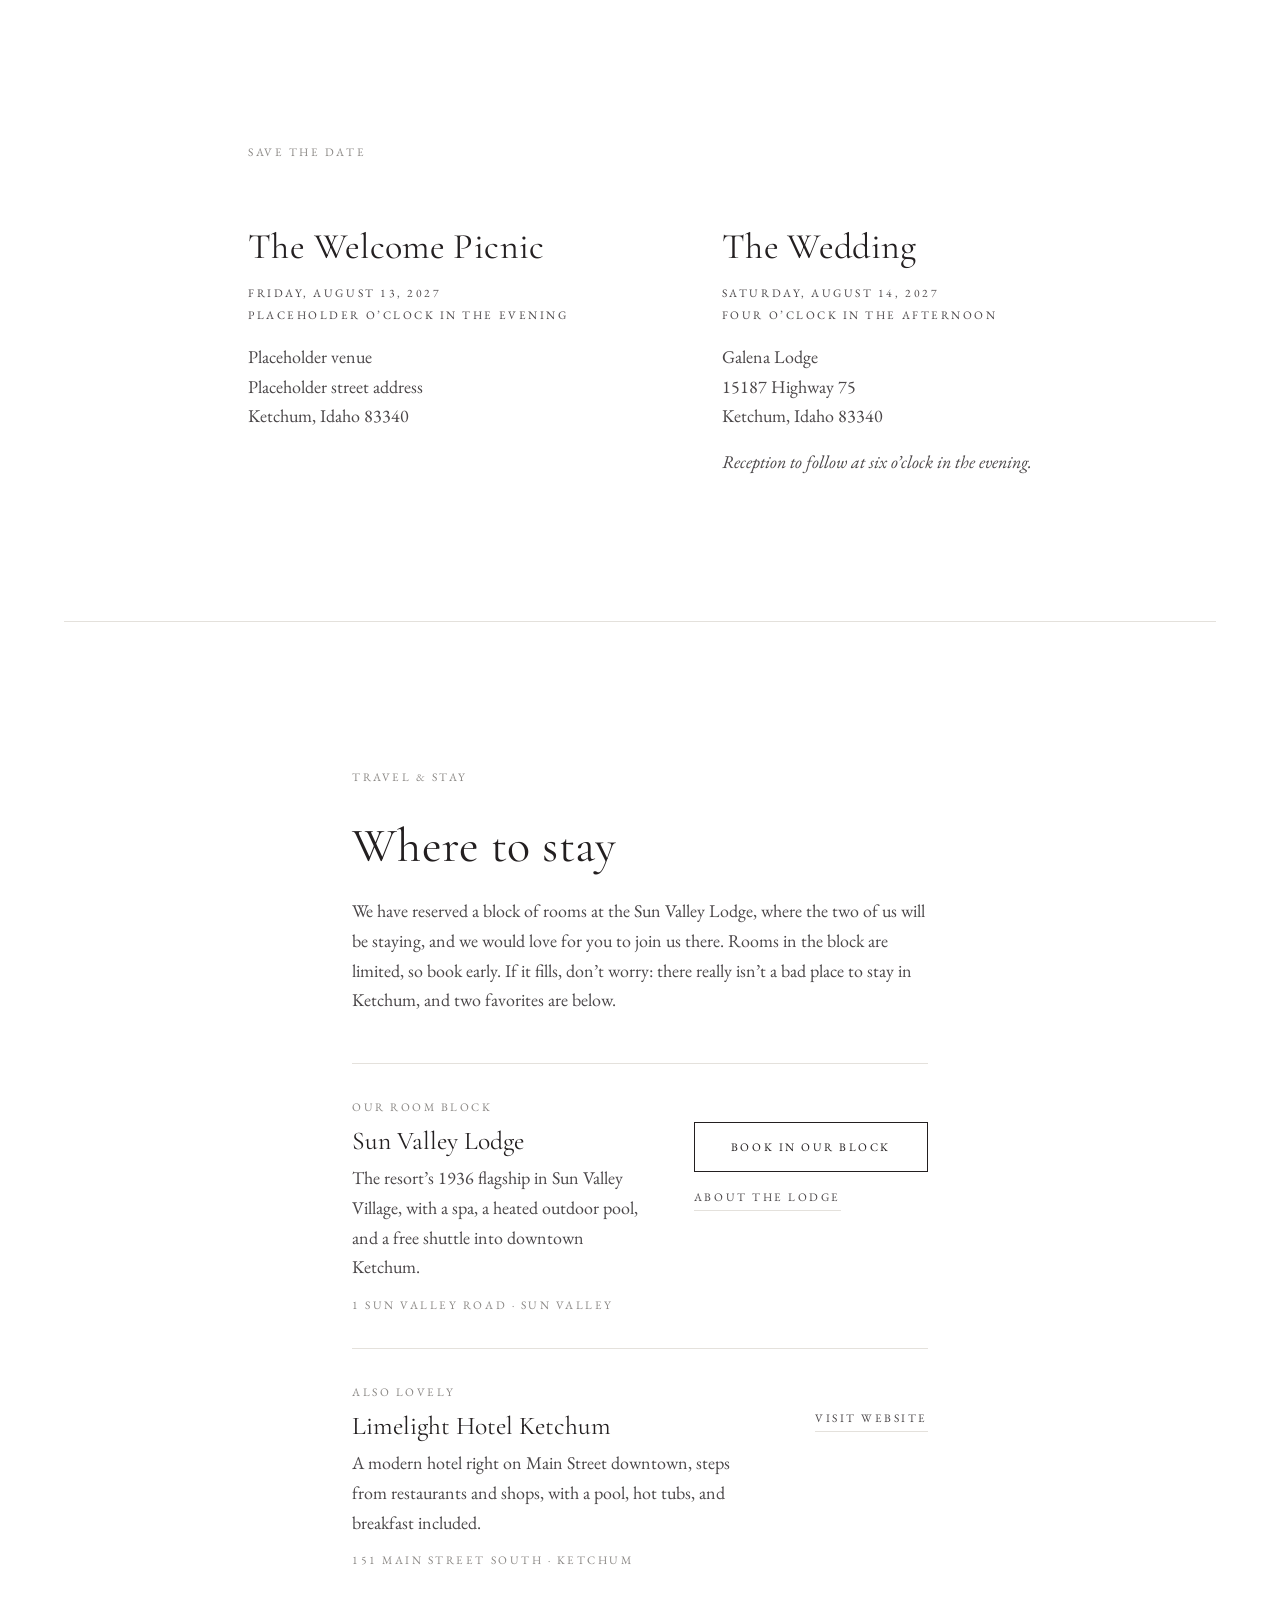
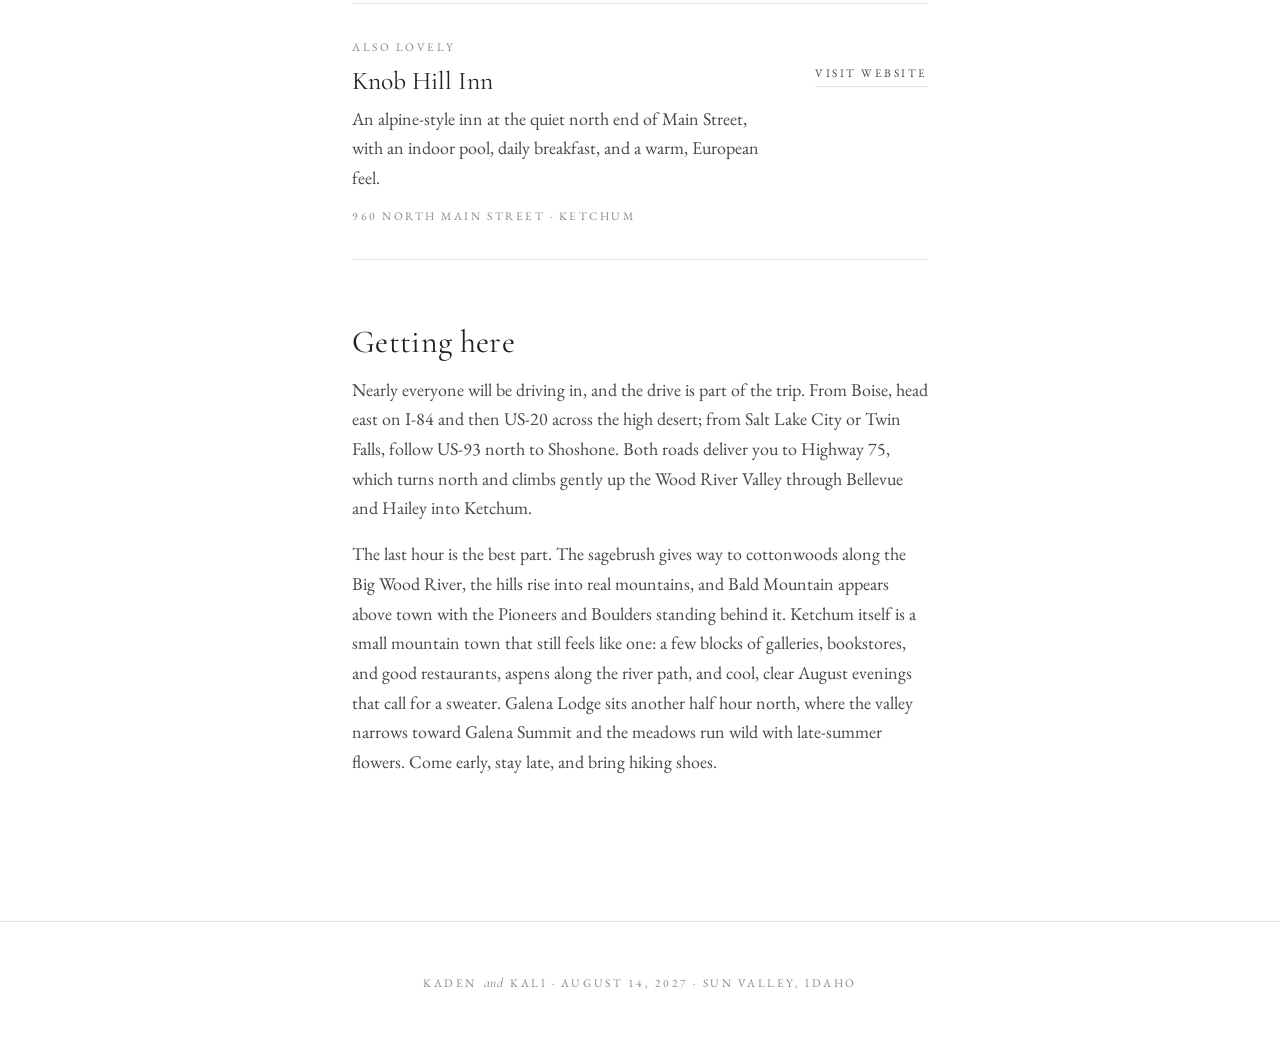
==== commit d36f86c6: "Our Story: faded teaser of the hidden text with a chevron toggle instead of Read more Co-Authored-By" ====
--- a/admin/index.html
+++ b/admin/index.html
@@ -33,7 +33,7 @@
   <link rel="preconnect" href="https://fonts.googleapis.com" />
   <link rel="preconnect" href="https://fonts.gstatic.com" crossorigin />
   <link href="https://fonts.googleapis.com/css2?family=Cormorant+Garamond:ital,wght@0,400;0,500;0,600;1,400;1,500&family=EB+Garamond:ital,wght@0,400;0,500;1,400&display=swap" rel="stylesheet" />
-  <link rel="stylesheet" href="/styles.css?v=20261030g" />
+  <link rel="stylesheet" href="/styles.css?v=20261030h" />
 </head>
 <body class="locked">
   <!-- Guest gate: removed on launch day. See README. -->
@@ -102,7 +102,7 @@
           tell at a dinner party.
         </p>
 
-        <div class="story-more" id="story-more" aria-hidden="true" inert>
+        <div class="story-more" id="story-more">
           <div class="story-more-inner">
             <h3 class="story-heading">How it started</h3>
             <p class="detail">
@@ -121,8 +121,10 @@
           </div>
         </div>
 
-        <button type="button" class="text-link caps story-toggle" data-story-toggle aria-expanded="false" aria-controls="story-more">
-          Read more
+        <button type="button" class="story-toggle" data-story-toggle aria-expanded="false" aria-controls="story-more" aria-label="Read more about us">
+          <svg class="story-chevron" viewBox="0 0 24 24" width="22" height="22" aria-hidden="true" focusable="false">
+            <path d="M4 9l8 8 8-8" fill="none" stroke="currentColor" stroke-width="1" stroke-linecap="round" stroke-linejoin="round" />
+          </svg>
         </button>
       </div>
     </section>
@@ -249,7 +251,7 @@
 
   </template>
 
-  <script src="/config.js?v=20261030g"></script>
-  <script src="/admin/gate.js?v=20261030g"></script>
+  <script src="/config.js?v=20261030h"></script>
+  <script src="/admin/gate.js?v=20261030h"></script>
 </body>
 </html>
--- a/styles.css
+++ b/styles.css
@@ -859,20 +859,29 @@
 
 .display-sm { font-size: clamp(1.6rem, 2.5vw, 2rem); margin-bottom: 1rem; }
 
-/* ---------- Our Story: collapsible ---------- */
+/* ---------- Our Story: teaser + expand ---------- */
 .story-more {
-  display: grid;
-  grid-template-rows: 0fr;
-  transition: grid-template-rows 0.5s ease, opacity 0.4s ease;
-  opacity: 0;
+  position: relative;
+  max-height: 8.5rem;            /* the teaser: a few faded lines */
+  overflow: hidden;
+  transition: max-height 0.6s ease;
+}
+
+.story-more::after {
+  content: "";
+  position: absolute;
+  left: 0; right: 0; bottom: 0;
+  height: 6rem;
+  background: linear-gradient(to bottom, rgba(255, 255, 255, 0), var(--paper) 90%);
+  pointer-events: none;
+  transition: opacity 0.4s ease;
 }
 
 .story-more.is-open {
-  grid-template-rows: 1fr;
-  opacity: 1;
-}
-
-.story-more-inner { overflow: hidden; }
+  max-height: 200rem;
+}
+
+.story-more.is-open::after { opacity: 0; }
 
 .story-heading {
   font-family: var(--serif-display);
@@ -886,16 +895,29 @@
 .story-more .detail + .detail { margin-top: 1rem; }
 
 .story-toggle {
-  display: inline-block;
-  margin-top: 1.75rem;
+  display: flex;
+  align-items: center;
+  justify-content: center;
+  width: 2.75rem;
+  height: 2.75rem;
+  margin: 0.5rem auto 0;
+  padding: 0;
   background: none;
   border: 0;
-  border-bottom: 1px solid var(--rule);
-  padding: 0 0 0.15rem;
-  font-family: inherit;
+  color: var(--gray);
   cursor: pointer;
-}
+  transition: color 0.2s ease;
+}
+
+.story-toggle:hover { color: var(--ink); }
+
+.story-chevron {
+  display: block;
+  transition: transform 0.4s ease;
+}
+
+.story-toggle[aria-expanded="true"] .story-chevron { transform: rotate(180deg); }
 
 @media (prefers-reduced-motion: reduce) {
-  .story-more { transition: none; }
-}
+  .story-more, .story-more::after, .story-chevron { transition: none; }
+}
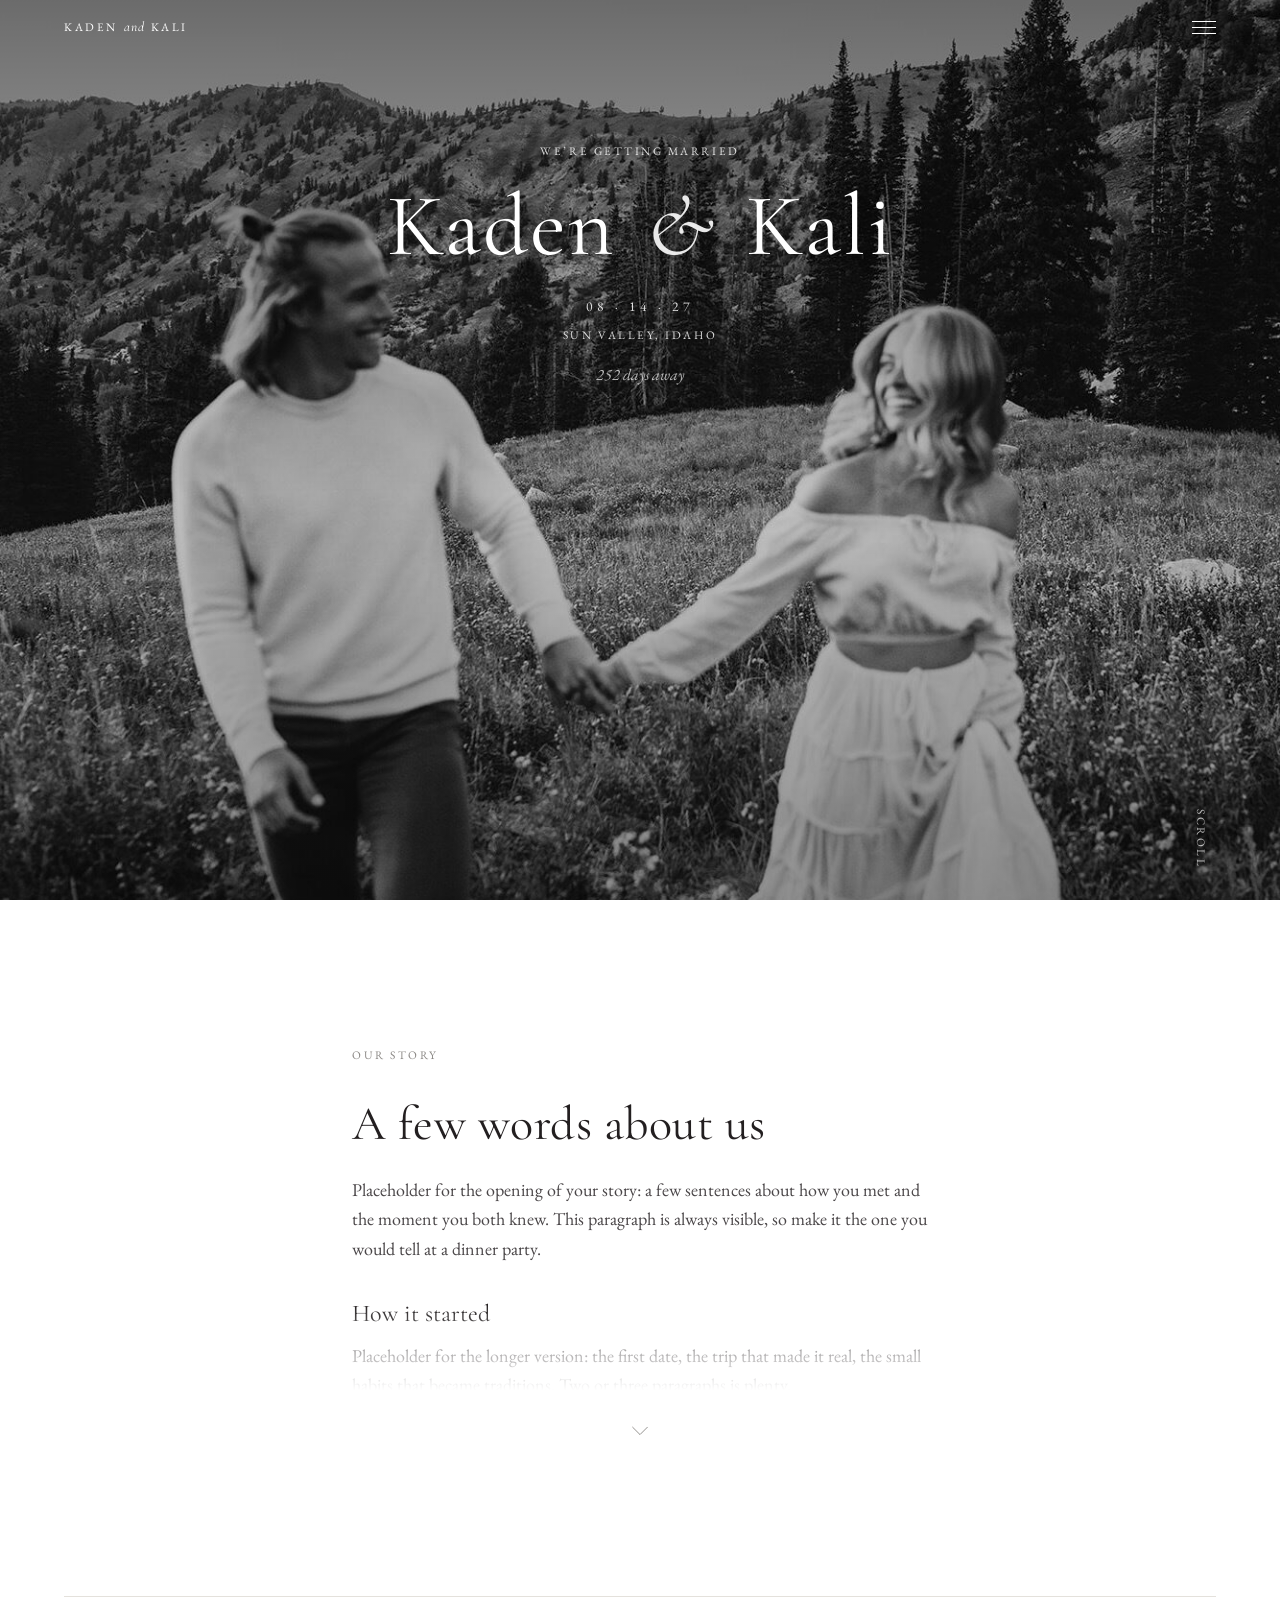
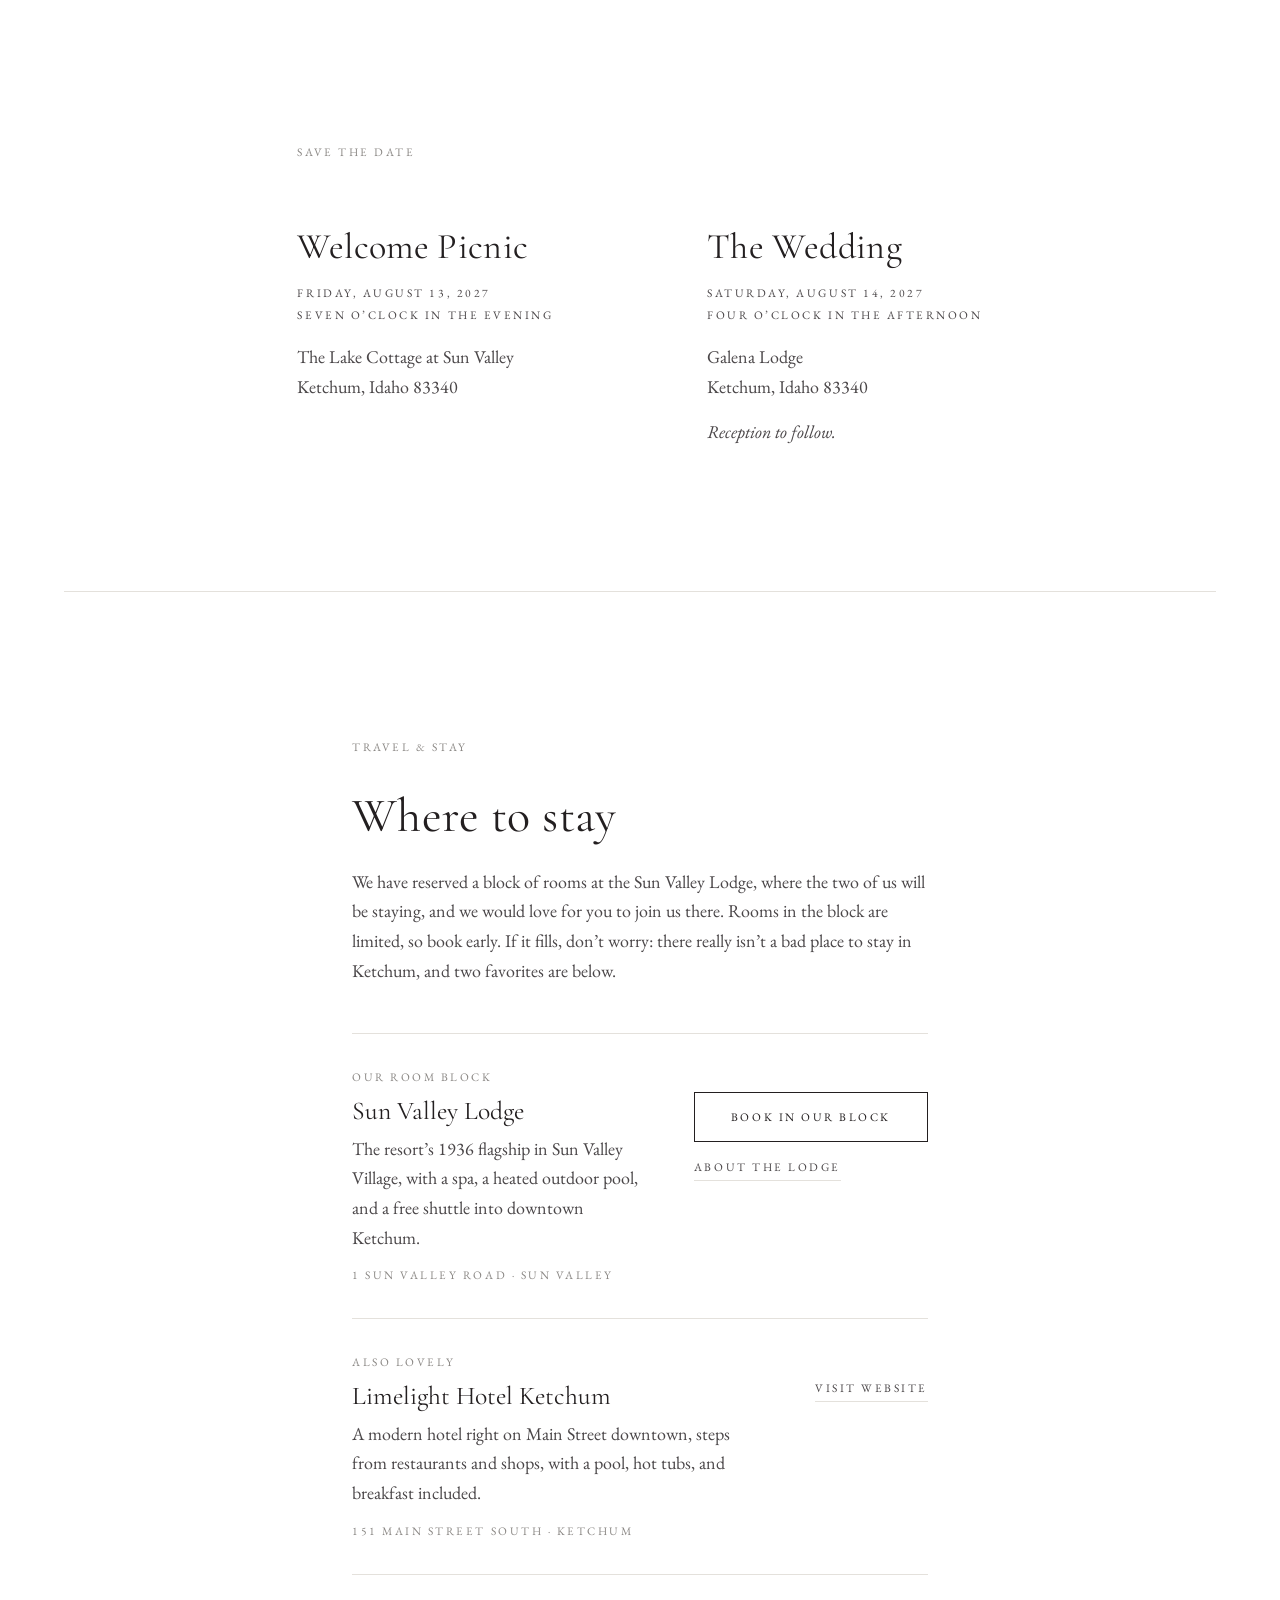
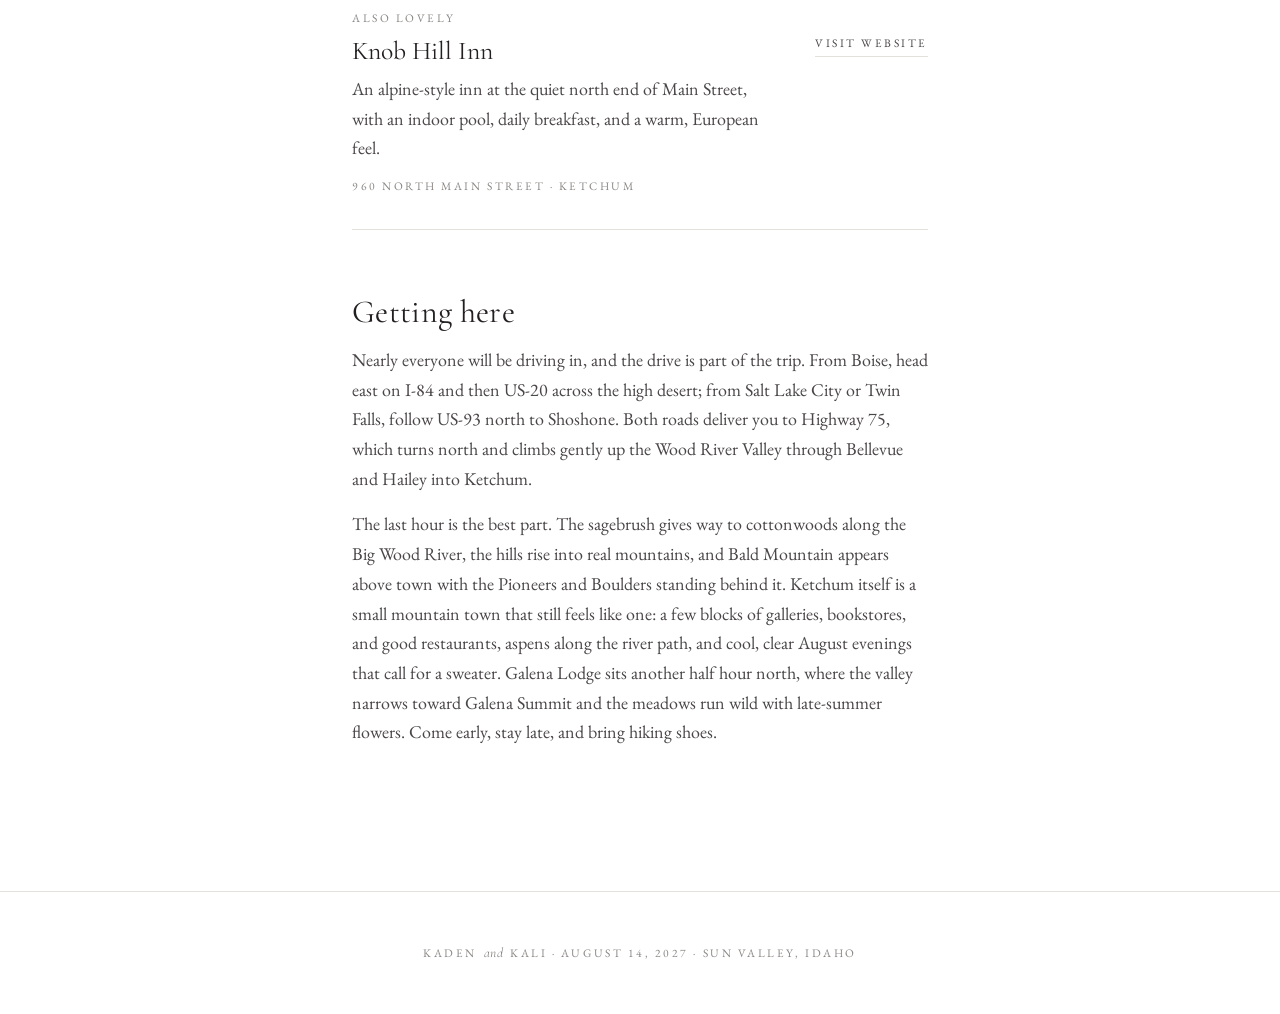
==== commit 8d78d3af: "Change detail wording" ====
--- a/admin/index.html
+++ b/admin/index.html
@@ -137,12 +137,11 @@
         <div class="columns">
           <p class="caps label columns-label">Save the Date</p>
           <div class="col">
-            <h2 class="display">The Welcome Picnic</h2>
+            <h2 class="display">Welcome Picnic</h2>
             <p class="caps">Friday, August 13, 2027</p>
-            <p class="caps">Placeholder o&rsquo;clock in the evening</p>
-            <p class="detail">
-              Placeholder venue<br />
-              Placeholder street address<br />
+            <p class="caps">Seven o&rsquo;clock in the evening</p>
+            <p class="detail">
+              The Lake Cottage at Sun Valley<br />
               Ketchum, Idaho 83340
             </p>
           </div>
@@ -152,10 +151,9 @@
             <p class="caps">Four o&rsquo;clock in the afternoon</p>
             <p class="detail">
               Galena Lodge<br />
-              15187 Highway 75<br />
               Ketchum, Idaho 83340
             </p>
-            <p class="detail detail-note">Reception to follow at six o&rsquo;clock in the evening.</p>
+            <p class="detail detail-note">Reception to follow.</p>
           </div>
         </div>
       </div>
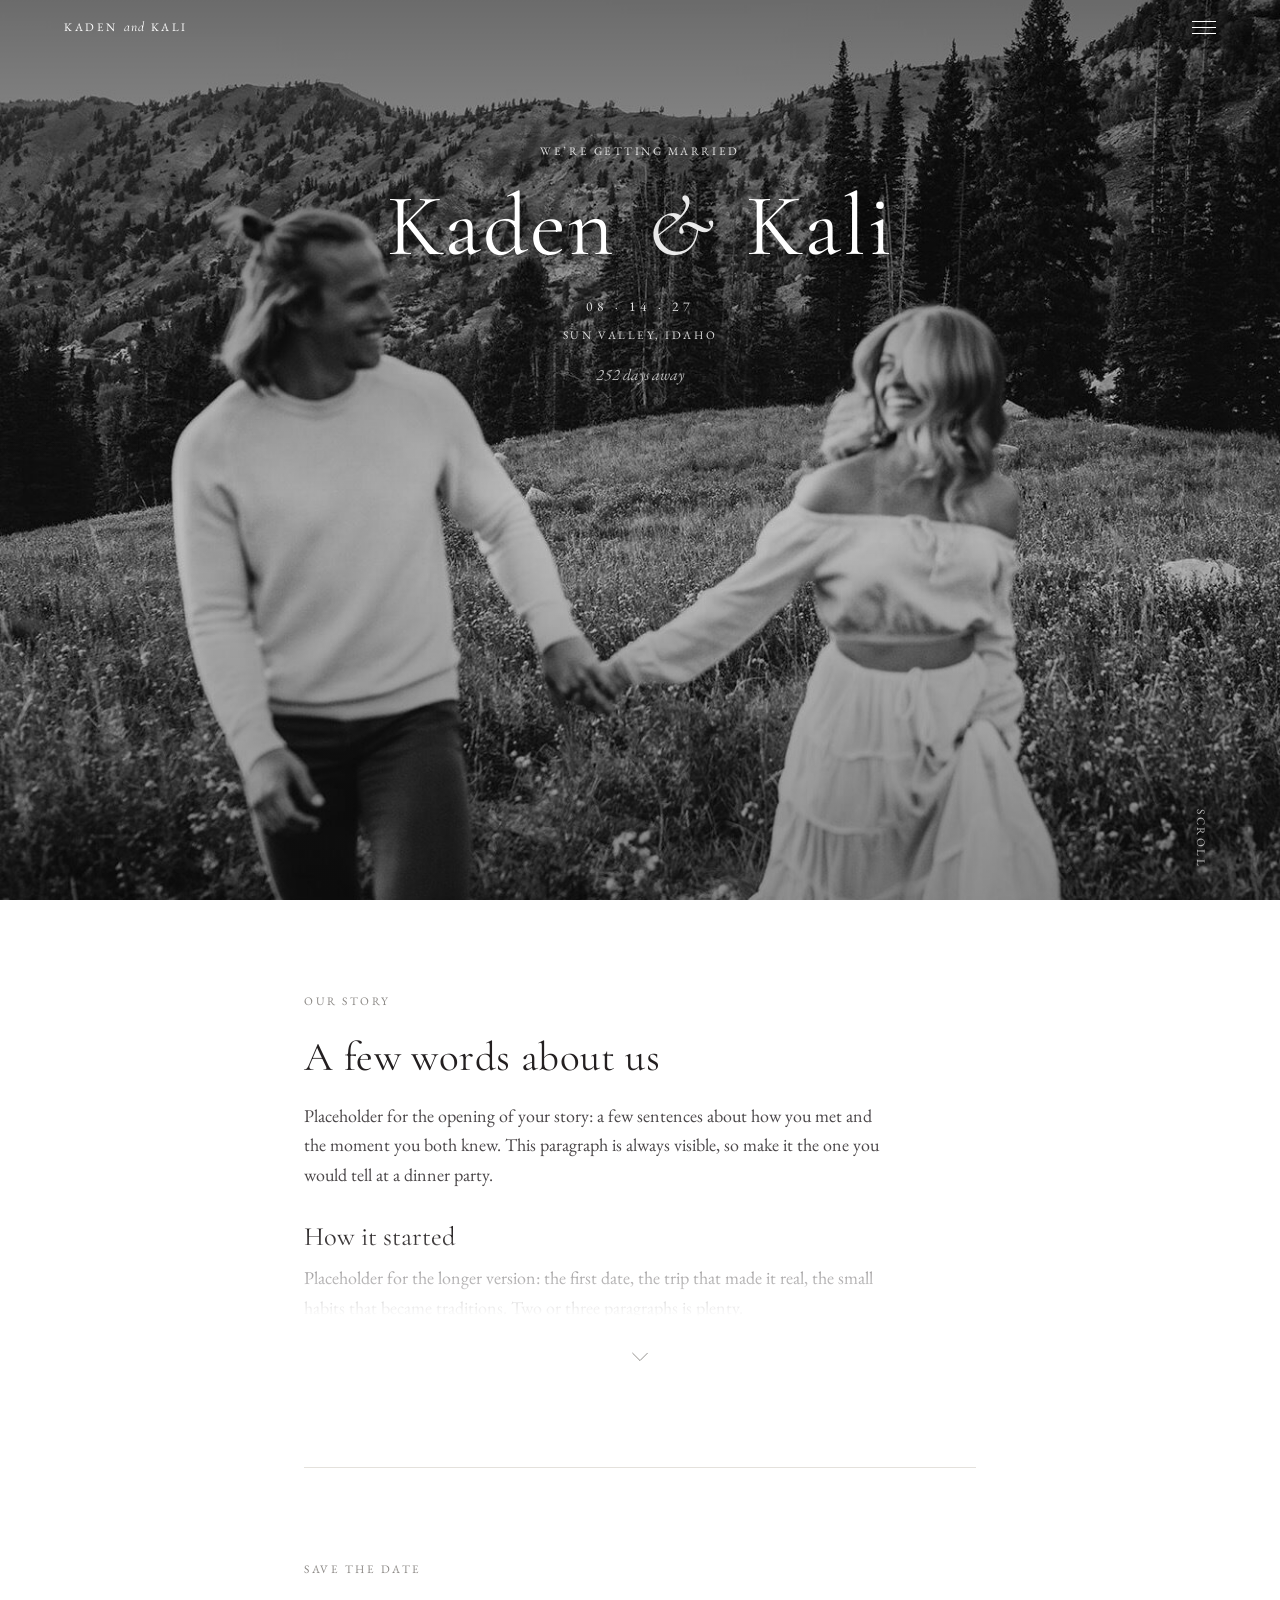
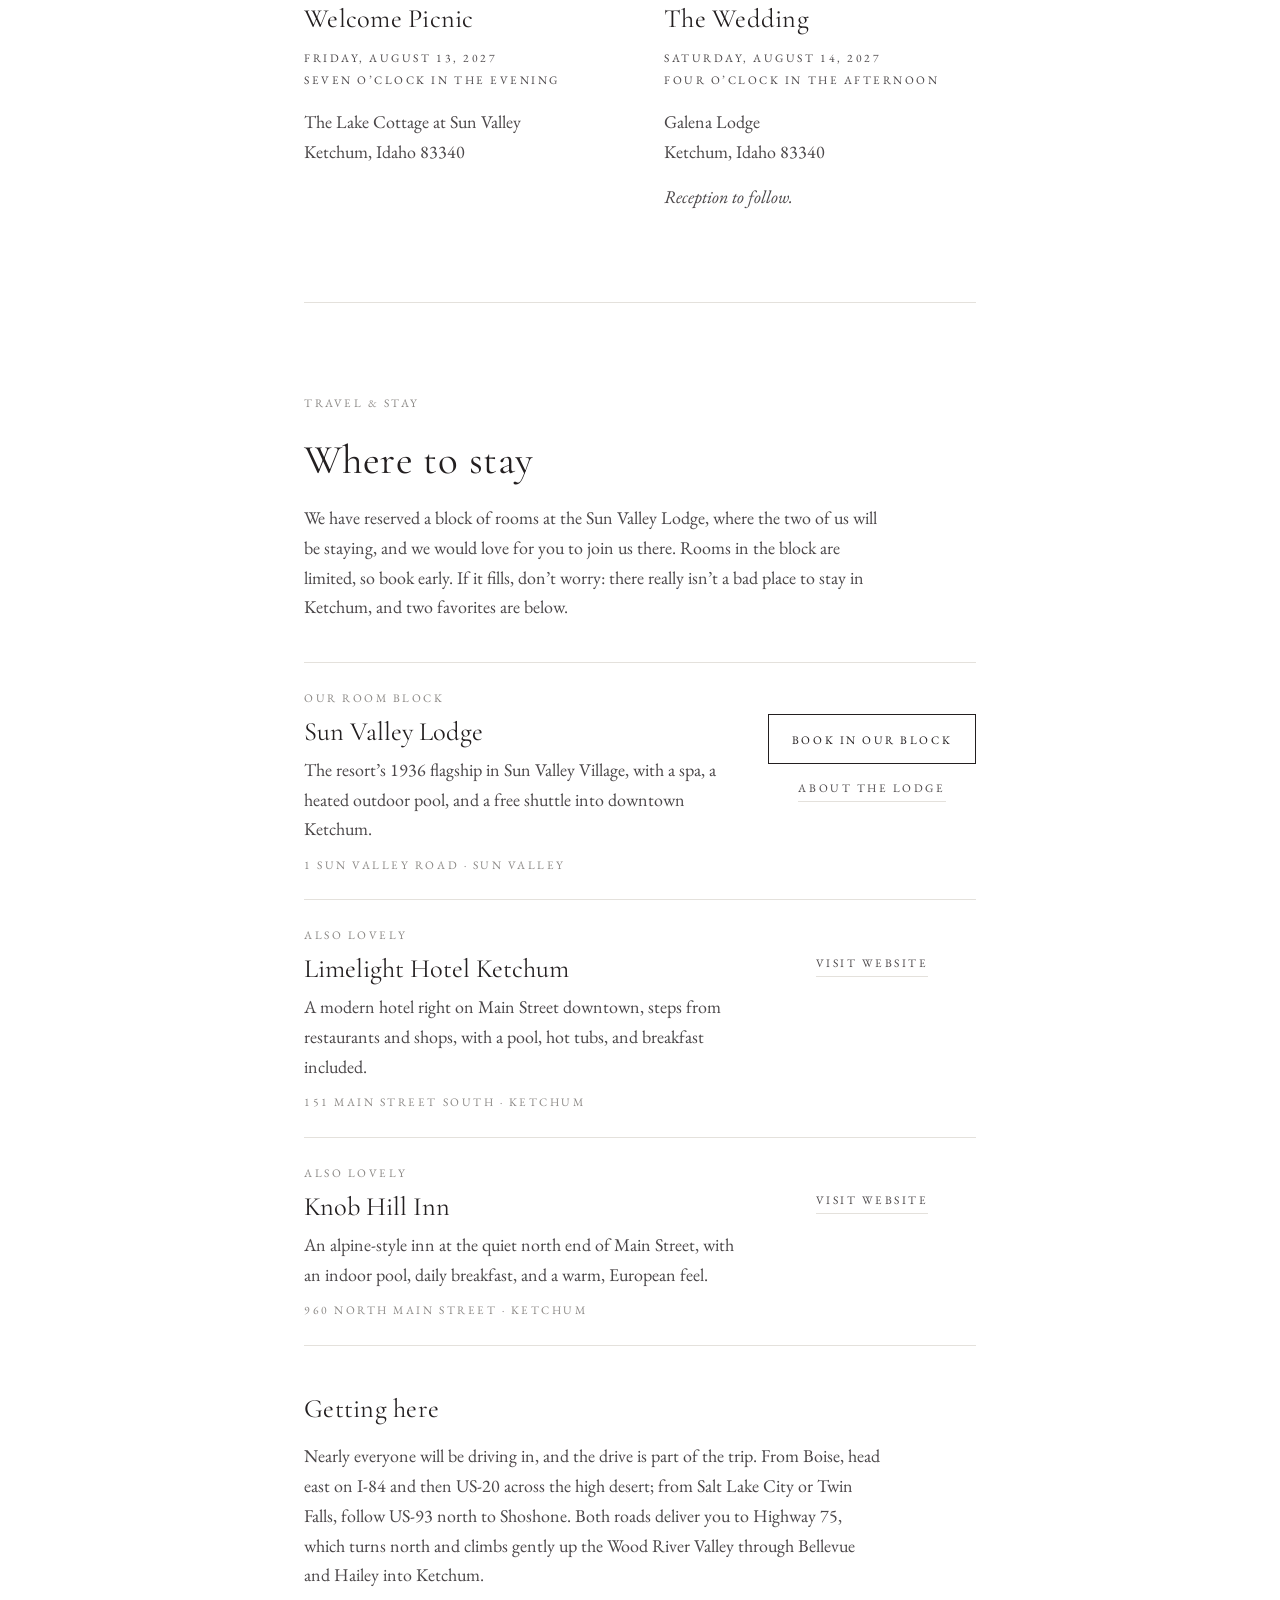
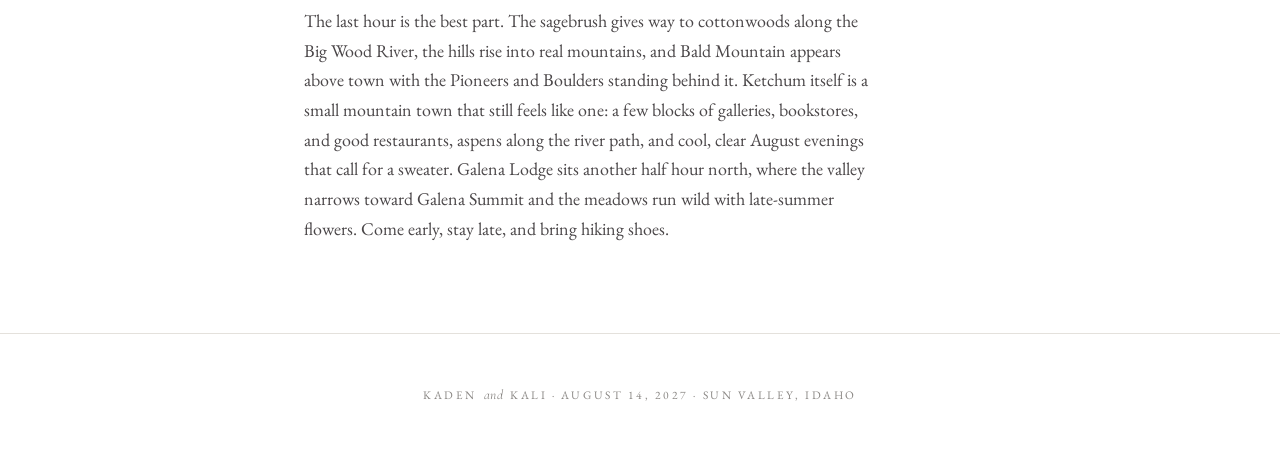
==== commit d29c257d: "Layout pass: one content column, half the section padding, content-width rules, two heading sizes, a" ====
--- a/admin/index.html
+++ b/admin/index.html
@@ -33,7 +33,7 @@
   <link rel="preconnect" href="https://fonts.googleapis.com" />
   <link rel="preconnect" href="https://fonts.gstatic.com" crossorigin />
   <link href="https://fonts.googleapis.com/css2?family=Cormorant+Garamond:ital,wght@0,400;0,500;0,600;1,400;1,500&family=EB+Garamond:ital,wght@0,400;0,500;1,400&display=swap" rel="stylesheet" />
-  <link rel="stylesheet" href="/styles.css?v=20261030h" />
+  <link rel="stylesheet" href="/styles.css?v=20261031a" />
 </head>
 <body class="locked">
   <!-- Guest gate: removed on launch day. See README. -->
@@ -134,8 +134,8 @@
     <!-- Save the Date -->
     <section id="dates" class="section section-paired">
       <div class="section-inner">
+        <p class="caps label">Save the Date</p>
         <div class="columns">
-          <p class="caps label columns-label">Save the Date</p>
           <div class="col">
             <h2 class="display">Welcome Picnic</h2>
             <p class="caps">Friday, August 13, 2027</p>
@@ -249,7 +249,7 @@
 
   </template>
 
-  <script src="/config.js?v=20261030h"></script>
-  <script src="/admin/gate.js?v=20261030h"></script>
+  <script src="/config.js?v=20261031a"></script>
+  <script src="/admin/gate.js?v=20261031a"></script>
 </body>
 </html>
--- a/styles.css
+++ b/styles.css
@@ -18,8 +18,11 @@
   --serif-display: "Cormorant Garamond", "Cormorant", Georgia, serif;
   --serif-text: "EB Garamond", Garamond, Georgia, serif;
 
-  --measure: 36rem;
-  --wide: 72rem;
+  --measure: 36rem;          /* body copy measure inside the content column */
+  --content: 42rem;          /* the single content column every text section uses */
+  --wide: 72rem;             /* hero only */
+  --h-section: clamp(2rem, 3.2vw, 2.75rem);
+  --h-item: 1.65rem;
   --gutter: clamp(1.25rem, 5vw, 4rem);
   --header-h: 3.5rem;
 }
@@ -56,16 +59,27 @@
   line-height: 1.9;
 }
 
-.label { margin-bottom: 2rem; color: var(--gray); }
+.label { margin-bottom: 1.5rem; color: var(--gray); }
 .label-sm { margin-bottom: 0.5rem; color: var(--gray); }
 
 .display {
   font-family: var(--serif-display);
   font-weight: 400;
-  font-size: clamp(2rem, 4vw, 3rem);
+  font-size: var(--h-section);
   line-height: 1.1;
   letter-spacing: 0.01em;
-  margin-bottom: 1.5rem;
+  margin-bottom: 1.25rem;
+}
+
+/* Item-level titles: events, hotels, story chapters, sub-headings */
+.display-sm,
+.col .display,
+.stay-name,
+.story-heading {
+  font-family: var(--serif-display);
+  font-weight: 400;
+  font-size: var(--h-item);
+  line-height: 1.2;
 }
 
 .lede, .detail {
@@ -78,7 +92,8 @@
 .rule {
   border: 0;
   border-top: 1px solid var(--rule);
-  margin: 0 var(--gutter);
+  width: min(var(--content), calc(100% - 2 * var(--gutter)));
+  margin: 0 auto;
 }
 
 /* ---------- Header ---------- */
@@ -329,33 +344,28 @@
 .photo-placeholder .caps { color: var(--gray-light); }
 
 /* ---------- Sections ---------- */
-.section { padding: clamp(5rem, 12vw, 9rem) var(--gutter); }
-
-.section-inner { max-width: var(--wide); margin: 0 auto; }
-.section-inner.narrow { max-width: var(--measure); }
-/* Paired events (Save the Date): left-aligned text, but the pair of columns
-   is sized to its content and centered as a group, label included. */
+.section { padding: clamp(4rem, 7vw, 6rem) var(--gutter); }
+
+.section-inner { max-width: var(--content); margin: 0 auto; }
+.section-inner.narrow { max-width: var(--content); }
+/* Paired events (Save the Date): two equal columns inside the content column,
+   so their left edge lines up with the paragraphs above and below. */
 .section-paired .columns {
-  grid-template-columns: minmax(0, 1fr);
-  justify-content: center;
-}
-
-.section-paired .columns-label {
-  grid-column: 1 / -1;
-  margin-bottom: 0;
+  grid-template-columns: 1fr;
+  gap: 2.5rem;
 }
 
 @media (min-width: 720px) {
   .section-paired .columns {
-    grid-template-columns: repeat(2, minmax(0, max-content));
-    column-gap: clamp(4rem, 12vw, 11rem);
+    grid-template-columns: 1fr 1fr;
+    column-gap: 3rem;
   }
 }
 
 .columns {
   display: grid;
   grid-template-columns: 1fr;
-  gap: 3.5rem;
+  gap: 2.5rem;
 }
 
 .columns-tight { margin-top: 4rem; padding-top: 3rem; border-top: 1px solid var(--rule); }
@@ -364,7 +374,7 @@
   .columns { grid-template-columns: 1fr 1fr; gap: 4rem; }
 }
 
-.col .display { font-size: clamp(1.75rem, 3vw, 2.25rem); margin-bottom: 1rem; }
+.col .display { margin-bottom: 0.75rem; }
 
 /* ---------- Dark section (RSVP) ---------- */
 .section-dark {
@@ -703,7 +713,7 @@
 /* ---------- Sub-pages (admin/details.html) ---------- */
 .subpage .section-first { padding-top: calc(var(--header-h) + clamp(3rem, 8vw, 6rem)); }
 
-.display-lg { font-size: clamp(2.5rem, 5vw, 3.75rem); }
+.display-lg { font-size: clamp(2.25rem, 4vw, 3.25rem); }
 
 .back-link { color: var(--gray); }
 .back-link:hover { color: var(--ink); }
@@ -805,46 +815,40 @@
 /* ---------- Travel & Stay ---------- */
 .stay-list {
   list-style: none;
-  margin: 3rem 0 4rem;
+  margin: 2.5rem 0 3rem;
   padding: 0;
   border-top: 1px solid var(--rule);
 }
 
 .stay {
-  display: flex;
-  flex-direction: column;
-  gap: 1.25rem;
-  padding: 2rem 0;
+  display: grid;
+  grid-template-columns: 1fr;
+  gap: 1rem;
+  padding: 1.5rem 0;
   border-bottom: 1px solid var(--rule);
 }
 
 @media (min-width: 720px) {
   .stay {
-    flex-direction: row;
-    align-items: flex-start;
-    justify-content: space-between;
-    gap: 3rem;
+    grid-template-columns: minmax(0, 1fr) 13rem;   /* fixed action column: every description shares one measure */
+    column-gap: 2rem;
+    align-items: start;
   }
-  .stay-info { flex: 1 1 auto; }
-  .stay-actions { flex: 0 0 auto; align-items: flex-end; padding-top: 1.6rem; }
-}
-
-.stay-name {
-  font-family: var(--serif-display);
-  font-weight: 400;
-  font-size: 1.6rem;
-  line-height: 1.15;
-  margin-bottom: 0.5rem;
-}
+  .stay-actions { padding-top: 1.7rem; align-items: stretch; text-align: center; }
+  .stay-actions .button { width: 100%; padding-left: 0.75rem; padding-right: 0.75rem; white-space: nowrap; }
+  .stay-actions .text-link { align-self: center; }
+}
+
+.stay-name { margin-bottom: 0.4rem; }
 
 .stay .detail { margin-top: 0; }
 
-.stay-address { margin-top: 0.75rem; color: var(--gray); }
+.stay-address { margin-top: 0.6rem; color: var(--gray); }
 
 .stay-actions {
   display: flex;
   flex-direction: column;
-  gap: 0.9rem;
+  gap: 0.8rem;
   align-items: flex-start;
 }
 
@@ -857,7 +861,7 @@
 
 .text-link:hover { color: var(--ink); border-color: var(--ink); }
 
-.display-sm { font-size: clamp(1.6rem, 2.5vw, 2rem); margin-bottom: 1rem; }
+.display-sm { margin: 2.5rem 0 0.75rem; }
 
 /* ---------- Our Story: teaser + expand ---------- */
 .story-more {
@@ -883,13 +887,7 @@
 
 .story-more.is-open::after { opacity: 0; }
 
-.story-heading {
-  font-family: var(--serif-display);
-  font-weight: 400;
-  font-size: 1.5rem;
-  line-height: 1.2;
-  margin: 2.25rem 0 0.75rem;
-}
+.story-heading { margin: 2rem 0 0.6rem; }
 
 .story-more .detail { margin-top: 0; }
 .story-more .detail + .detail { margin-top: 1rem; }
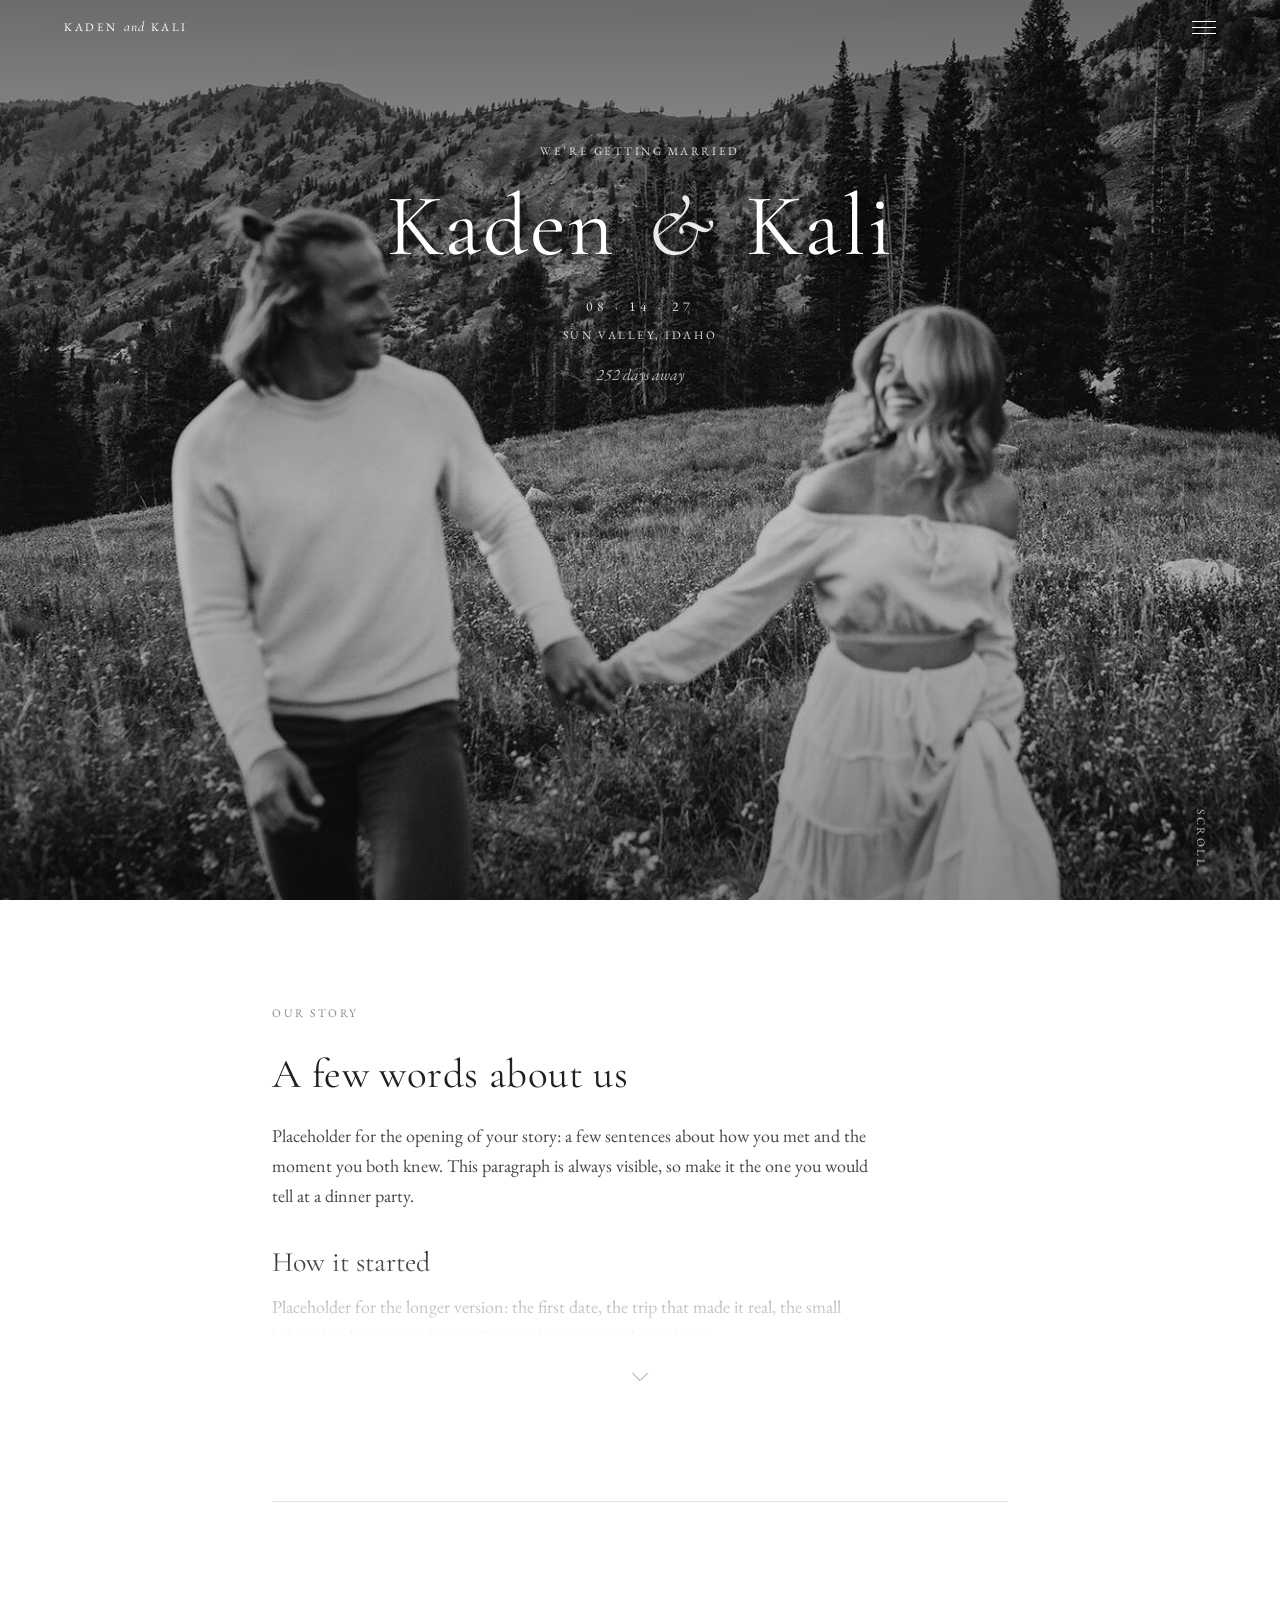
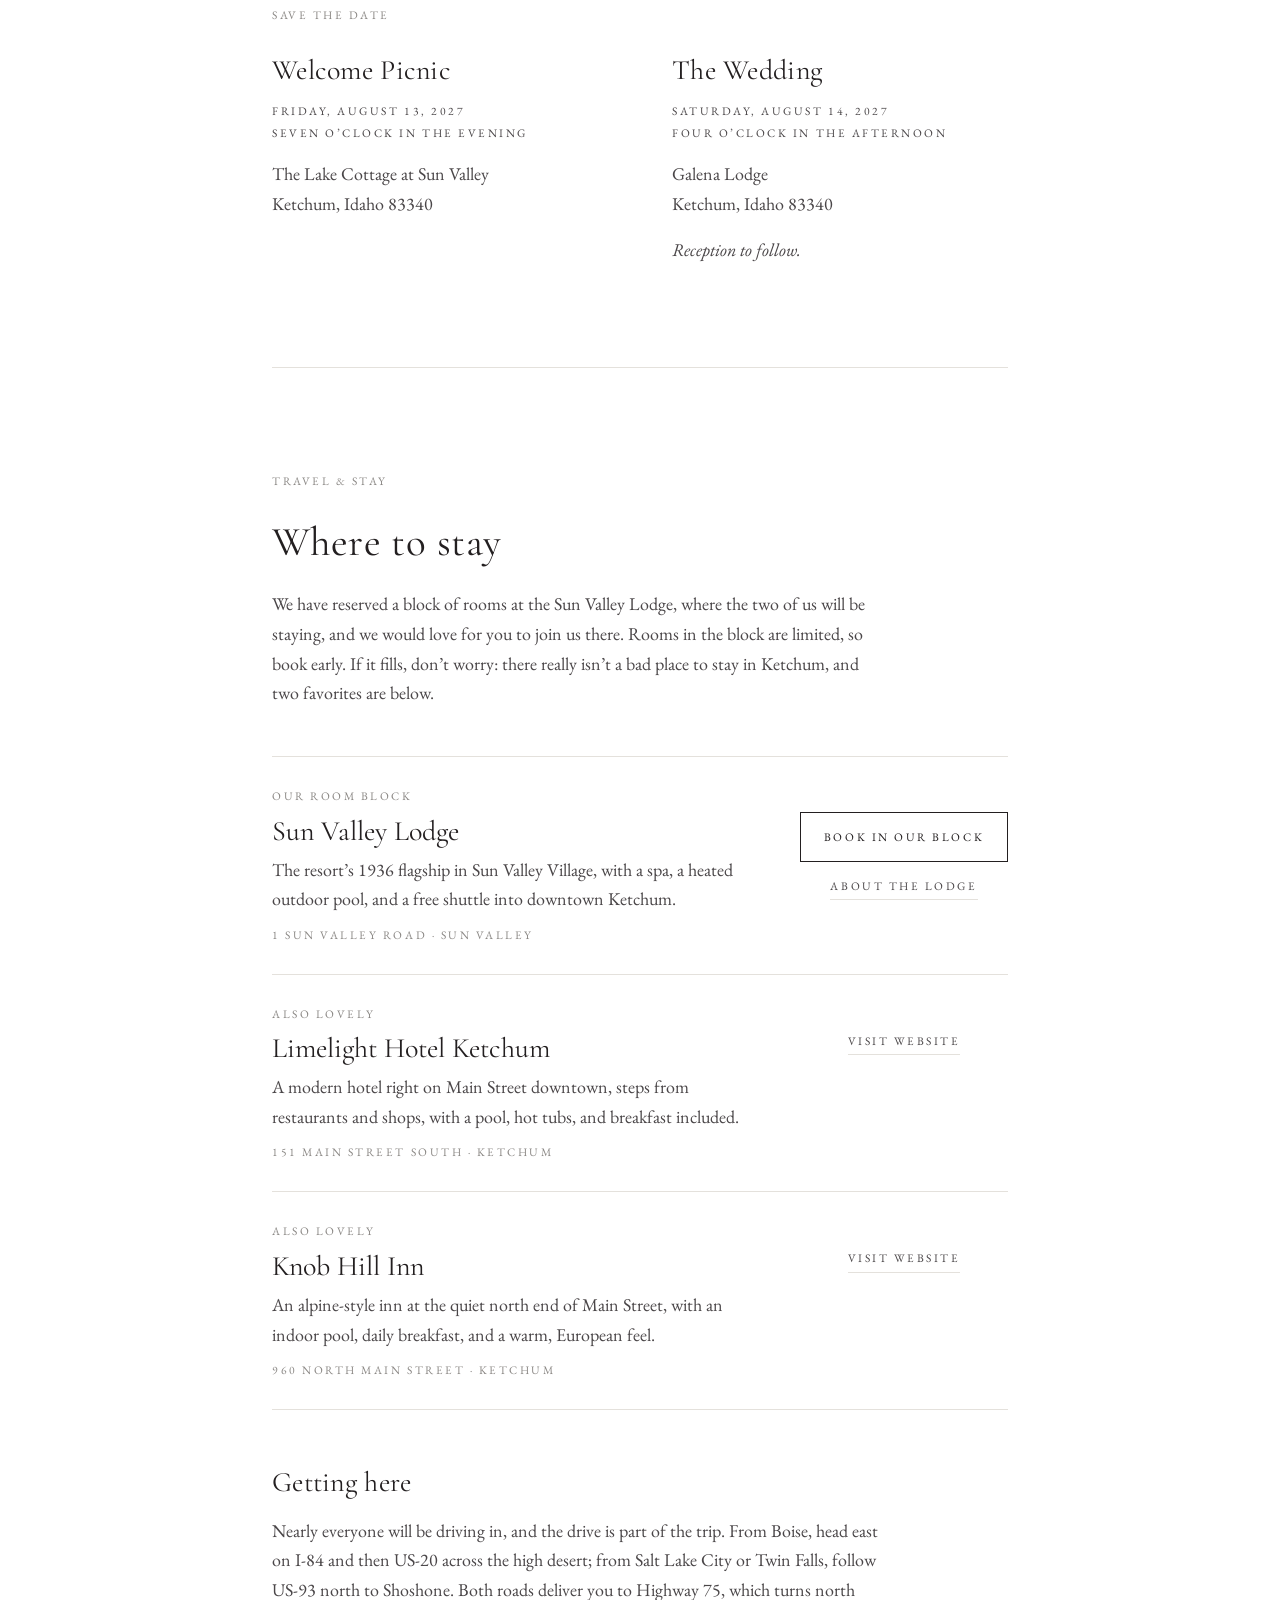
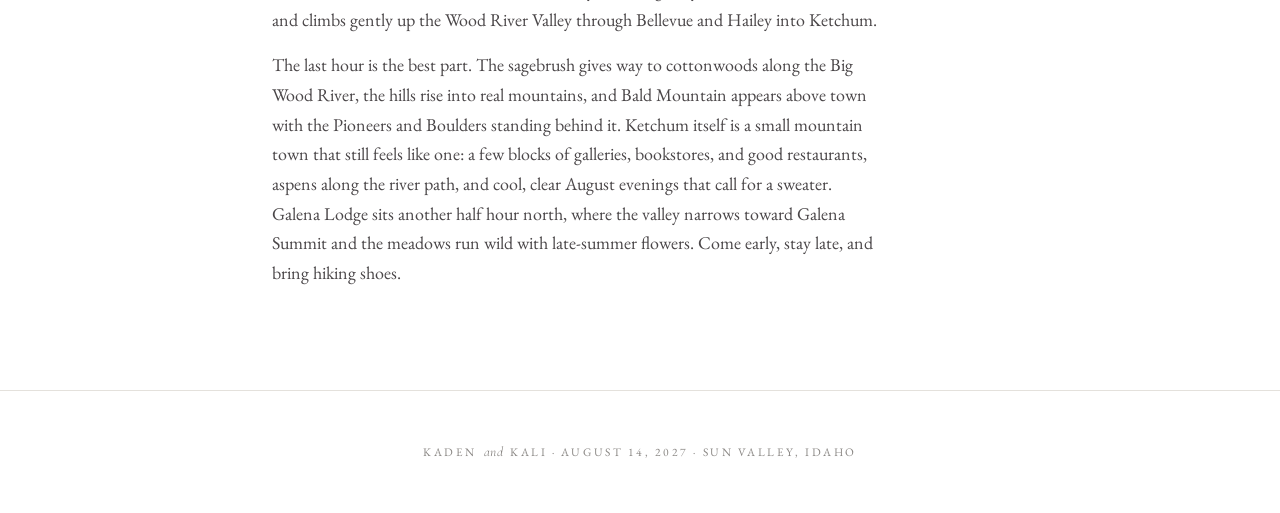
==== commit c720d943: "Loosen the layout slightly: 46rem column, 38rem measure, a touch more section and row spacing Co-Aut" ====
--- a/admin/index.html
+++ b/admin/index.html
@@ -33,7 +33,7 @@
   <link rel="preconnect" href="https://fonts.googleapis.com" />
   <link rel="preconnect" href="https://fonts.gstatic.com" crossorigin />
   <link href="https://fonts.googleapis.com/css2?family=Cormorant+Garamond:ital,wght@0,400;0,500;0,600;1,400;1,500&family=EB+Garamond:ital,wght@0,400;0,500;1,400&display=swap" rel="stylesheet" />
-  <link rel="stylesheet" href="/styles.css?v=20261031a" />
+  <link rel="stylesheet" href="/styles.css?v=20261031b" />
 </head>
 <body class="locked">
   <!-- Guest gate: removed on launch day. See README. -->
@@ -249,7 +249,7 @@
 
   </template>
 
-  <script src="/config.js?v=20261031a"></script>
-  <script src="/admin/gate.js?v=20261031a"></script>
+  <script src="/config.js?v=20261031b"></script>
+  <script src="/admin/gate.js?v=20261031b"></script>
 </body>
 </html>
--- a/styles.css
+++ b/styles.css
@@ -18,11 +18,11 @@
   --serif-display: "Cormorant Garamond", "Cormorant", Georgia, serif;
   --serif-text: "EB Garamond", Garamond, Georgia, serif;
 
-  --measure: 36rem;          /* body copy measure inside the content column */
-  --content: 42rem;          /* the single content column every text section uses */
+  --measure: 38rem;          /* body copy measure inside the content column */
+  --content: 46rem;          /* the single content column every text section uses */
   --wide: 72rem;             /* hero only */
   --h-section: clamp(2rem, 3.2vw, 2.75rem);
-  --h-item: 1.65rem;
+  --h-item: 1.75rem;
   --gutter: clamp(1.25rem, 5vw, 4rem);
   --header-h: 3.5rem;
 }
@@ -59,7 +59,7 @@
   line-height: 1.9;
 }
 
-.label { margin-bottom: 1.5rem; color: var(--gray); }
+.label { margin-bottom: 1.75rem; color: var(--gray); }
 .label-sm { margin-bottom: 0.5rem; color: var(--gray); }
 
 .display {
@@ -68,7 +68,7 @@
   font-size: var(--h-section);
   line-height: 1.1;
   letter-spacing: 0.01em;
-  margin-bottom: 1.25rem;
+  margin-bottom: 1.5rem;
 }
 
 /* Item-level titles: events, hotels, story chapters, sub-headings */
@@ -344,7 +344,7 @@
 .photo-placeholder .caps { color: var(--gray-light); }
 
 /* ---------- Sections ---------- */
-.section { padding: clamp(4rem, 7vw, 6rem) var(--gutter); }
+.section { padding: clamp(4.5rem, 8vw, 7rem) var(--gutter); }
 
 .section-inner { max-width: var(--content); margin: 0 auto; }
 .section-inner.narrow { max-width: var(--content); }
@@ -358,7 +358,7 @@
 @media (min-width: 720px) {
   .section-paired .columns {
     grid-template-columns: 1fr 1fr;
-    column-gap: 3rem;
+    column-gap: 4rem;
   }
 }
 
@@ -815,7 +815,7 @@
 /* ---------- Travel & Stay ---------- */
 .stay-list {
   list-style: none;
-  margin: 2.5rem 0 3rem;
+  margin: 3rem 0 3.5rem;
   padding: 0;
   border-top: 1px solid var(--rule);
 }
@@ -824,7 +824,7 @@
   display: grid;
   grid-template-columns: 1fr;
   gap: 1rem;
-  padding: 1.5rem 0;
+  padding: 1.75rem 0;
   border-bottom: 1px solid var(--rule);
 }
 
@@ -887,7 +887,7 @@
 
 .story-more.is-open::after { opacity: 0; }
 
-.story-heading { margin: 2rem 0 0.6rem; }
+.story-heading { margin: 2.25rem 0 0.75rem; }
 
 .story-more .detail { margin-top: 0; }
 .story-more .detail + .detail { margin-top: 1rem; }
